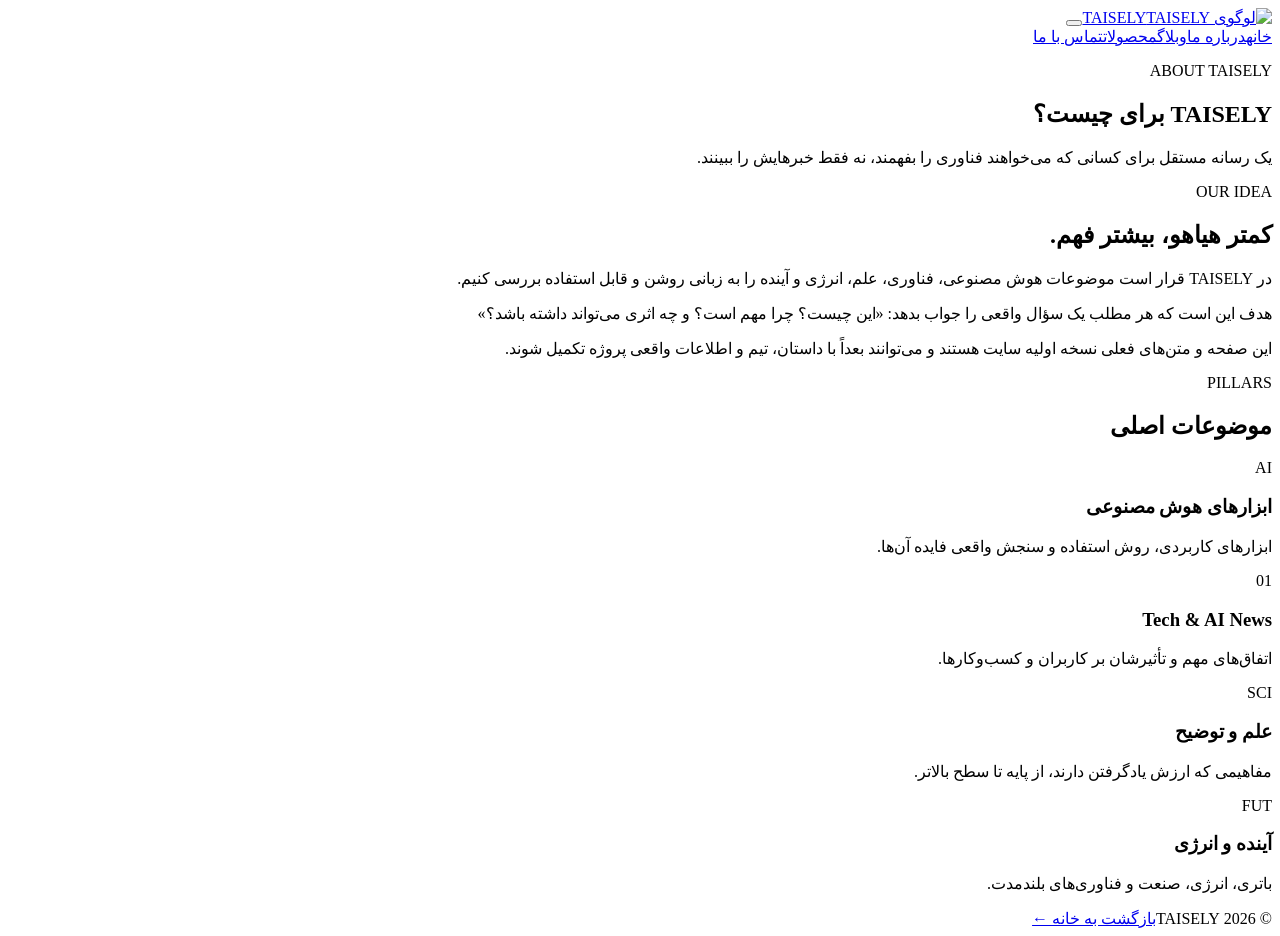
==== about.html @ 81851d4e "Add files via upload" ====
<!doctype html>
<html lang="fa" dir="rtl">
<head><meta charset="utf-8"><meta name="viewport" content="width=device-width, initial-scale=1"><title>درباره ما — TAISELY</title><meta name="description" content="درباره پروژه TAISELY"><link rel="icon" type="image/png" href="assets/logo.png"><link rel="stylesheet" href="assets/styles.css"></head>
<body>
<header class="site-header"><div class="container nav-wrap"><a class="brand" href="index.html"><img src="assets/logo.png" alt="لوگوی TAISELY"><span>TAISELY</span></a><button class="menu-toggle" aria-label="باز کردن منو" aria-expanded="false" aria-controls="main-menu"><span></span><span></span><span></span></button><nav id="main-menu" class="main-nav"><a href="index.html">خانه</a><a class="active" href="about.html">درباره ما</a><a href="blog.html">وبلاگ</a><a href="products.html">محصولات</a><a href="contact.html">تماس با ما</a></nav></div></header>
<main>
<section class="page-hero"><div class="container narrow"><p class="eyebrow">ABOUT TAISELY</p><h1>TAISELY برای چیست؟</h1><p>یک رسانه مستقل برای کسانی که می‌خواهند فناوری را بفهمند، نه فقط خبرهایش را ببینند.</p></div></section>
<section class="section"><div class="container about-grid"><div><p class="eyebrow">OUR IDEA</p><h2>کمتر هیاهو، بیشتر فهم.</h2></div><div class="prose"><p>در TAISELY قرار است موضوعات هوش مصنوعی، فناوری، علم، انرژی و آینده را به زبانی روشن و قابل استفاده بررسی کنیم.</p><p>هدف این است که هر مطلب یک سؤال واقعی را جواب بدهد: «این چیست؟ چرا مهم است؟ و چه اثری می‌تواند داشته باشد؟»</p><p>این صفحه و متن‌های فعلی نسخه اولیه سایت هستند و می‌توانند بعداً با داستان، تیم و اطلاعات واقعی پروژه تکمیل شوند.</p></div></div></section>
<section class="section light-section"><div class="container"><div class="section-head"><div><p class="eyebrow">PILLARS</p><h2>موضوعات اصلی</h2></div></div><div class="feature-grid"><div class="feature-card"><span class="feature-index">AI</span><h3>ابزارهای هوش مصنوعی</h3><p>ابزارهای کاربردی، روش استفاده و سنجش واقعی فایده آن‌ها.</p></div><div class="feature-card"><span class="feature-index">01</span><h3>Tech & AI News</h3><p>اتفاق‌های مهم و تأثیرشان بر کاربران و کسب‌وکارها.</p></div><div class="feature-card"><span class="feature-index">SCI</span><h3>علم و توضیح</h3><p>مفاهیمی که ارزش یادگرفتن دارند، از پایه تا سطح بالاتر.</p></div><div class="feature-card"><span class="feature-index">FUT</span><h3>آینده و انرژی</h3><p>باتری، انرژی، صنعت و فناوری‌های بلندمدت.</p></div></div></div></section>
</main>
<footer class="site-footer"><div class="container footer-bottom standalone"><span>© 2026 TAISELY</span><a href="index.html">بازگشت به خانه ←</a></div></footer><script src="assets/script.js"></script></body></html>
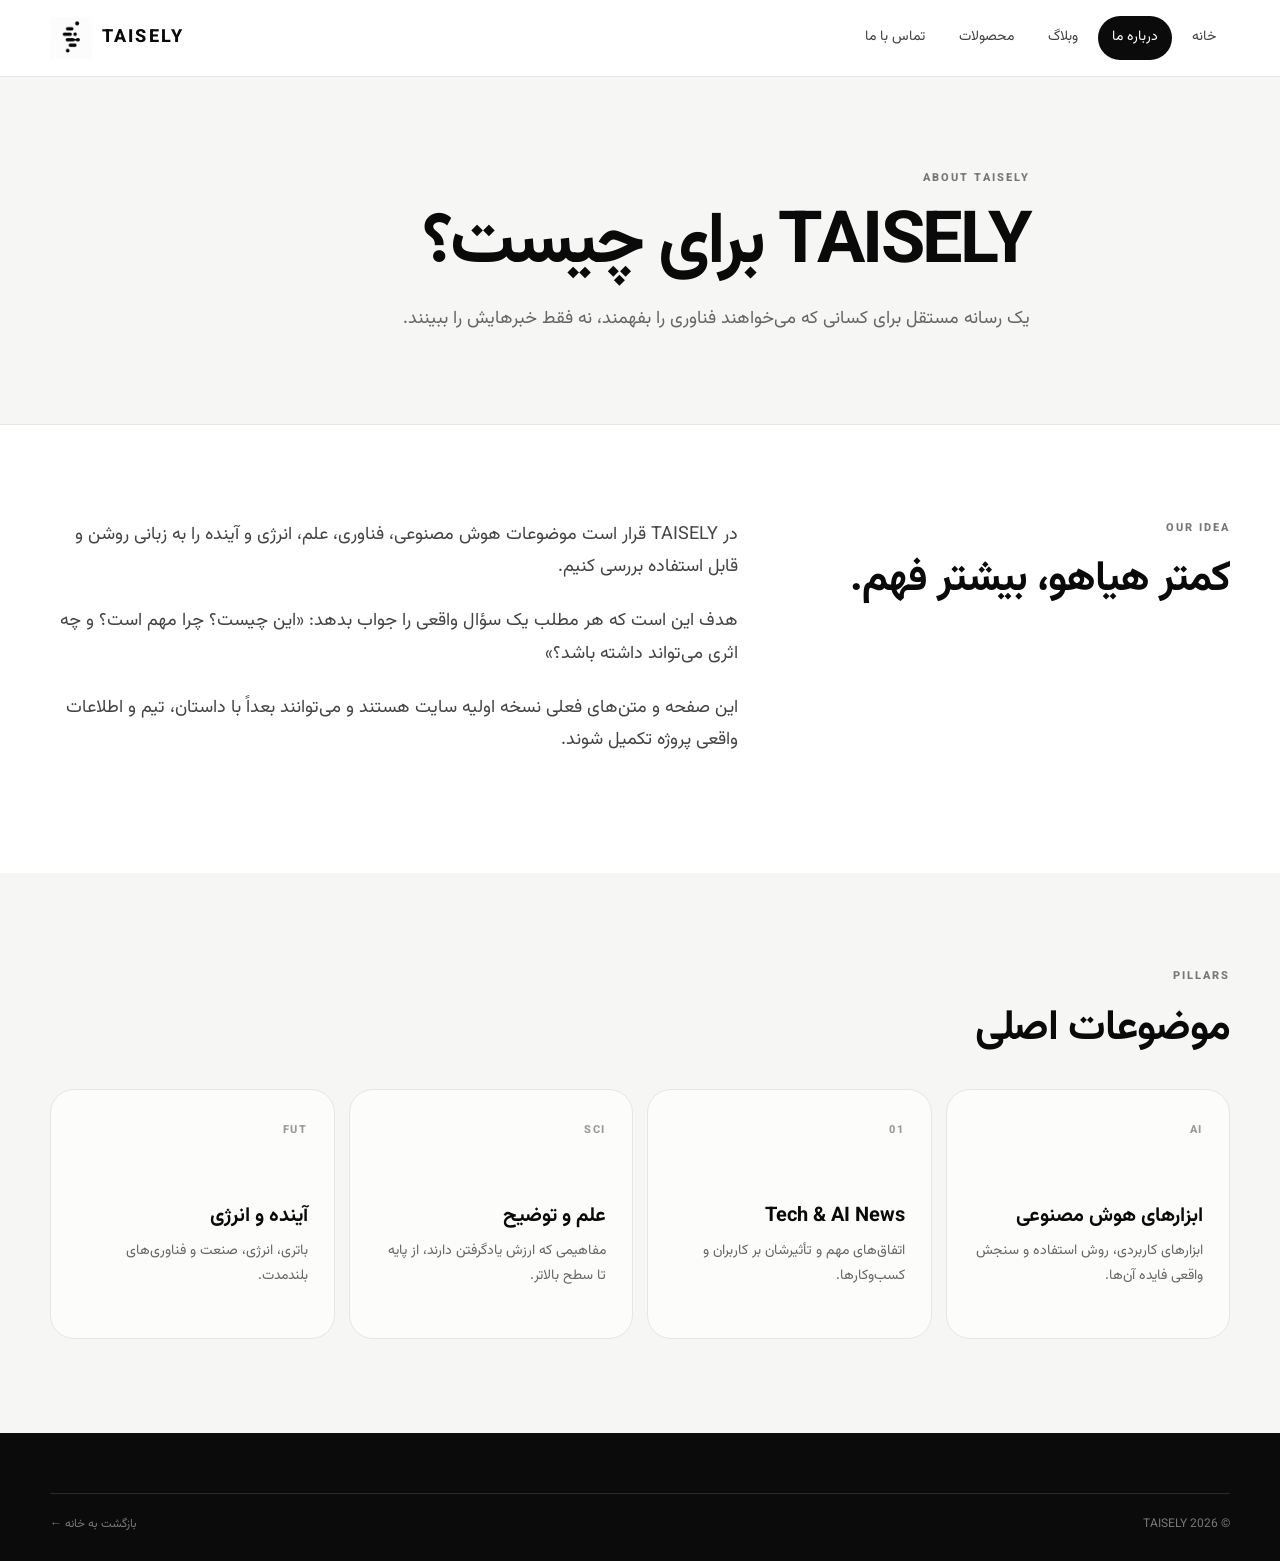
==== commit c29a2471: "about.html" ====
--- a/about.html
+++ b/about.html
@@ -1,11 +1,146 @@
 <!doctype html>
 <html lang="fa" dir="rtl">
-<head><meta charset="utf-8"><meta name="viewport" content="width=device-width, initial-scale=1"><title>درباره ما — TAISELY</title><meta name="description" content="درباره پروژه TAISELY"><link rel="icon" type="image/png" href="assets/logo.png"><link rel="stylesheet" href="assets/styles.css"></head>
+<head>
+  <meta charset="utf-8">
+  <meta name="viewport" content="width=device-width, initial-scale=1">
+  <title>درباره ما — TAISELY</title>
+  <meta name="description" content="درباره پروژه TAISELY">
+  <link rel="icon" type="image/png" href="logo.png">
+  <link rel="stylesheet" href="styles.css">
+</head>
+
 <body>
-<header class="site-header"><div class="container nav-wrap"><a class="brand" href="index.html"><img src="assets/logo.png" alt="لوگوی TAISELY"><span>TAISELY</span></a><button class="menu-toggle" aria-label="باز کردن منو" aria-expanded="false" aria-controls="main-menu"><span></span><span></span><span></span></button><nav id="main-menu" class="main-nav"><a href="index.html">خانه</a><a class="active" href="about.html">درباره ما</a><a href="blog.html">وبلاگ</a><a href="products.html">محصولات</a><a href="contact.html">تماس با ما</a></nav></div></header>
+
+<header class="site-header">
+  <div class="container nav-wrap">
+
+    <a class="brand" href="index.html">
+      <img src="logo.png" alt="لوگوی TAISELY">
+      <span>TAISELY</span>
+    </a>
+
+    <button
+      class="menu-toggle"
+      aria-label="باز کردن منو"
+      aria-expanded="false"
+      aria-controls="main-menu"
+    >
+      <span></span>
+      <span></span>
+      <span></span>
+    </button>
+
+    <nav id="main-menu" class="main-nav">
+      <a href="index.html">خانه</a>
+      <a class="active" href="about.html">درباره ما</a>
+      <a href="blog.html">وبلاگ</a>
+      <a href="products.html">محصولات</a>
+      <a href="contact.html">تماس با ما</a>
+    </nav>
+
+  </div>
+</header>
+
 <main>
-<section class="page-hero"><div class="container narrow"><p class="eyebrow">ABOUT TAISELY</p><h1>TAISELY برای چیست؟</h1><p>یک رسانه مستقل برای کسانی که می‌خواهند فناوری را بفهمند، نه فقط خبرهایش را ببینند.</p></div></section>
-<section class="section"><div class="container about-grid"><div><p class="eyebrow">OUR IDEA</p><h2>کمتر هیاهو، بیشتر فهم.</h2></div><div class="prose"><p>در TAISELY قرار است موضوعات هوش مصنوعی، فناوری، علم، انرژی و آینده را به زبانی روشن و قابل استفاده بررسی کنیم.</p><p>هدف این است که هر مطلب یک سؤال واقعی را جواب بدهد: «این چیست؟ چرا مهم است؟ و چه اثری می‌تواند داشته باشد؟»</p><p>این صفحه و متن‌های فعلی نسخه اولیه سایت هستند و می‌توانند بعداً با داستان، تیم و اطلاعات واقعی پروژه تکمیل شوند.</p></div></div></section>
-<section class="section light-section"><div class="container"><div class="section-head"><div><p class="eyebrow">PILLARS</p><h2>موضوعات اصلی</h2></div></div><div class="feature-grid"><div class="feature-card"><span class="feature-index">AI</span><h3>ابزارهای هوش مصنوعی</h3><p>ابزارهای کاربردی، روش استفاده و سنجش واقعی فایده آن‌ها.</p></div><div class="feature-card"><span class="feature-index">01</span><h3>Tech & AI News</h3><p>اتفاق‌های مهم و تأثیرشان بر کاربران و کسب‌وکارها.</p></div><div class="feature-card"><span class="feature-index">SCI</span><h3>علم و توضیح</h3><p>مفاهیمی که ارزش یادگرفتن دارند، از پایه تا سطح بالاتر.</p></div><div class="feature-card"><span class="feature-index">FUT</span><h3>آینده و انرژی</h3><p>باتری، انرژی، صنعت و فناوری‌های بلندمدت.</p></div></div></div></section>
+
+  <section class="page-hero">
+    <div class="container narrow">
+      <p class="eyebrow">ABOUT TAISELY</p>
+      <h1>TAISELY برای چیست؟</h1>
+      <p>
+        یک رسانه مستقل برای کسانی که می‌خواهند فناوری را بفهمند،
+        نه فقط خبرهایش را ببینند.
+      </p>
+    </div>
+  </section>
+
+  <section class="section">
+    <div class="container about-grid">
+
+      <div>
+        <p class="eyebrow">OUR IDEA</p>
+        <h2>کمتر هیاهو، بیشتر فهم.</h2>
+      </div>
+
+      <div class="prose">
+        <p>
+          در TAISELY قرار است موضوعات هوش مصنوعی، فناوری، علم،
+          انرژی و آینده را به زبانی روشن و قابل استفاده بررسی کنیم.
+        </p>
+
+        <p>
+          هدف این است که هر مطلب یک سؤال واقعی را جواب بدهد:
+          «این چیست؟ چرا مهم است؟ و چه اثری می‌تواند داشته باشد؟»
+        </p>
+
+        <p>
+          این صفحه و متن‌های فعلی نسخه اولیه سایت هستند و می‌توانند
+          بعداً با داستان، تیم و اطلاعات واقعی پروژه تکمیل شوند.
+        </p>
+      </div>
+
+    </div>
+  </section>
+
+  <section class="section light-section">
+    <div class="container">
+
+      <div class="section-head">
+        <div>
+          <p class="eyebrow">PILLARS</p>
+          <h2>موضوعات اصلی</h2>
+        </div>
+      </div>
+
+      <div class="feature-grid">
+
+        <div class="feature-card">
+          <span class="feature-index">AI</span>
+          <h3>ابزارهای هوش مصنوعی</h3>
+          <p>
+            ابزارهای کاربردی، روش استفاده و سنجش واقعی فایده آن‌ها.
+          </p>
+        </div>
+
+        <div class="feature-card">
+          <span class="feature-index">01</span>
+          <h3>Tech & AI News</h3>
+          <p>
+            اتفاق‌های مهم و تأثیرشان بر کاربران و کسب‌وکارها.
+          </p>
+        </div>
+
+        <div class="feature-card">
+          <span class="feature-index">SCI</span>
+          <h3>علم و توضیح</h3>
+          <p>
+            مفاهیمی که ارزش یادگرفتن دارند، از پایه تا سطح بالاتر.
+          </p>
+        </div>
+
+        <div class="feature-card">
+          <span class="feature-index">FUT</span>
+          <h3>آینده و انرژی</h3>
+          <p>
+            باتری، انرژی، صنعت و فناوری‌های بلندمدت.
+          </p>
+        </div>
+
+      </div>
+
+    </div>
+  </section>
+
 </main>
-<footer class="site-footer"><div class="container footer-bottom standalone"><span>© 2026 TAISELY</span><a href="index.html">بازگشت به خانه ←</a></div></footer><script src="assets/script.js"></script></body></html>
+
+<footer class="site-footer">
+  <div class="container footer-bottom standalone">
+    <span>© 2026 TAISELY</span>
+    <a href="index.html">بازگشت به خانه ←</a>
+  </div>
+</footer>
+
+<script src="script.js"></script>
+
+</body>
+      </html>
--- a/styles.css
+++ b/styles.css
@@ -0,0 +1,5 @@
+@import url('https://fonts.googleapis.com/css2?family=Vazirmatn:wght@400;500;600;700;800&display=swap');
+:root{--bg:#fff;--ink:#0a0a0a;--muted:#6f6f6f;--line:#e6e6e6;--soft:#f6f6f4;--radius:24px;--max:1180px}
+*{box-sizing:border-box}html{scroll-behavior:smooth}body{margin:0;background:var(--bg);color:var(--ink);font-family:'Vazirmatn',Tahoma,sans-serif;line-height:1.8}a{color:inherit;text-decoration:none}button,input,textarea{font:inherit}.container{width:min(var(--max),calc(100% - 40px));margin-inline:auto}.narrow{max-width:780px;margin-inline:auto}.site-header{position:sticky;top:0;z-index:20;background:rgba(255,255,255,.94);backdrop-filter:blur(12px);border-bottom:1px solid var(--line)}.nav-wrap{min-height:76px;display:flex;align-items:center;justify-content:space-between;gap:24px;direction:ltr}.brand{display:flex;align-items:center;gap:10px;font-weight:800;letter-spacing:.12em;font-size:18px}.brand img{width:42px;height:42px;object-fit:contain}.main-nav{display:flex;align-items:center;gap:6px;direction:rtl}.main-nav a{padding:9px 14px;border-radius:999px;font-size:14px;color:#404040;transition:.2s}.main-nav a:hover,.main-nav a.active{background:#0b0b0b;color:#fff}.menu-toggle{display:none;border:0;background:transparent;width:46px;height:46px;padding:10px;cursor:pointer}.menu-toggle span{display:block;height:2px;background:#111;margin:6px 0;border-radius:10px}.hero{padding:96px 0 110px;overflow:hidden;background:linear-gradient(180deg,#fff 0%,#fafafa 100%)}.hero-grid{display:grid;grid-template-columns:1.35fr .8fr;gap:70px;align-items:center;direction:ltr}.hero-copy{direction:rtl}.eyebrow{font-size:11px;letter-spacing:.18em;font-weight:800;margin:0 0 18px;color:#777}.hero h1{font-size:clamp(48px,7vw,88px);line-height:1.05;letter-spacing:-.04em;margin:0}.hero h1 span{position:relative}.hero h1 span:after{content:"";position:absolute;left:0;right:0;bottom:-7px;height:5px;background:#111}.hero-text{font-size:18px;color:#555;max-width:650px;margin:28px 0 34px}.hero-actions{display:flex;gap:12px;flex-wrap:wrap}.btn{display:inline-flex;align-items:center;justify-content:center;border:1px solid #111;border-radius:999px;padding:11px 20px;min-height:48px;font-size:14px;font-weight:700;cursor:pointer;transition:transform .2s,background .2s}.btn:hover{transform:translateY(-2px)}.btn-primary{background:#111;color:#fff}.btn-ghost{background:#fff;color:#111}.btn-light{background:#fff;border-color:#fff;color:#111}.hero-card{direction:rtl;background:#111;color:#fff;border-radius:32px;padding:28px;box-shadow:20px 20px 0 #ededeb;min-height:390px;display:flex;flex-direction:column;justify-content:space-between}.hero-card-top{display:flex;gap:10px;align-items:center;font-size:11px;letter-spacing:.12em}.dot{width:8px;height:8px;border-radius:50%;background:#fff;display:inline-block}.muted{opacity:.55}.hero-stat{border-top:1px solid rgba(255,255,255,.2);padding-top:18px;display:flex;align-items:end;justify-content:space-between;gap:10px}.hero-stat strong{font-size:32px;letter-spacing:.04em}.hero-stat span{opacity:.65;font-size:13px}.section{padding:94px 0}.light-section{background:var(--soft)}.section-head{display:flex;align-items:end;justify-content:space-between;gap:24px;margin-bottom:36px}.section h2{font-size:clamp(28px,4vw,42px);line-height:1.15;margin:0;letter-spacing:-.025em}.text-link{font-weight:700;font-size:13px;white-space:nowrap}.feature-grid{display:grid;grid-template-columns:repeat(4,1fr);gap:14px}.feature-card{background:#fff;border:1px solid var(--line);padding:26px;border-radius:var(--radius);min-height:250px;transition:.25s}.light-section .feature-card{background:rgba(255,255,255,.7)}.feature-card:hover{transform:translateY(-5px);border-color:#111}.feature-index{font-size:11px;letter-spacing:.14em;font-weight:800;color:#999}.feature-card h3{font-size:20px;margin:58px 0 10px;line-height:1.3}.feature-card p{margin:0;color:#666;font-size:14px}.article-grid{display:grid;grid-template-columns:1.2fr 1fr 1fr;gap:14px}.article-card{border-top:2px solid #111;padding:24px 0 0;min-height:300px}.featured-article{background:#111;color:#fff;border-top:0;border-radius:var(--radius);padding:28px;margin-top:-1px}.article-meta{display:flex;gap:10px;align-items:center;color:#777;font-size:11px;font-weight:800;letter-spacing:.12em}.featured-article .article-meta{color:#aaa}.article-card h3{font-size:25px;line-height:1.25;margin:38px 0 14px}.article-card p{font-size:14px;color:#666;margin:0 0 24px}.featured-article p{color:#c9c9c9}.article-link{font-size:13px;font-weight:800}.dark-section{background:#111;color:#fff}.cta-grid{display:flex;align-items:center;justify-content:space-between;gap:30px}.cta-grid h2{max-width:700px}.site-footer{background:#0b0b0b;color:#fff;padding:60px 0 25px}.footer-grid{display:grid;grid-template-columns:2fr 1fr 1fr;gap:40px}.footer-brand{font-size:24px;font-weight:800;letter-spacing:.15em}.footer-grid p{color:#999;max-width:380px}.footer-grid h4{margin:0 0 14px}.footer-grid a{display:block;color:#aaa;margin:5px 0;font-size:14px}.footer-bottom{display:flex;justify-content:space-between;gap:20px;border-top:1px solid rgba(255,255,255,.12);margin-top:40px;padding-top:20px;color:#777;font-size:12px}.standalone{margin-top:0}.page-hero{padding:92px 0 70px;background:var(--soft);border-bottom:1px solid var(--line)}.page-hero h1{font-size:clamp(44px,6vw,72px);line-height:1.06;margin:0 0 20px;letter-spacing:-.04em}.page-hero p:not(.eyebrow){font-size:18px;color:#666;max-width:700px}.about-grid{display:grid;grid-template-columns:.75fr 1.25fr;gap:80px}.prose{font-size:18px;color:#444}.prose p{margin-top:0;margin-bottom:22px}.blog-list{border-top:1px solid var(--line)}.tag-row{display:flex;gap:8px;flex-wrap:wrap;margin-bottom:36px}.tag{border:1px solid var(--line);border-radius:999px;padding:7px 13px;font-size:12px}.active-tag,.tag:hover{background:#111;color:#fff;border-color:#111}.blog-row{display:grid;grid-template-columns:90px 1fr;gap:26px;padding:42px 0;border-bottom:1px solid var(--line)}.blog-num{font-size:12px;font-weight:800;color:#999}.blog-row h2{font-size:30px;line-height:1.25;margin:18px 0 12px}.blog-row p{max-width:800px;color:#666;margin:0 0 18px}.product-grid{display:grid;grid-template-columns:repeat(3,1fr);gap:16px}.product-card{border:1px solid var(--line);border-radius:var(--radius);padding:30px;min-height:360px;display:flex;flex-direction:column;align-items:flex-start}.product-icon{width:58px;height:58px;border-radius:18px;background:#111;color:#fff;display:grid;place-items:center;font-weight:800;margin-bottom:auto}.product-card h2{font-size:24px;line-height:1.25}.product-card p:not(.eyebrow){color:#666}.product-card .btn{margin-top:10px}.contact-grid{display:grid;grid-template-columns:repeat(3,1fr);gap:16px}.contact-card{border:1px solid var(--line);padding:28px;border-radius:var(--radius);min-height:260px}.contact-card h2{font-size:23px;margin:40px 0 8px}.contact-card p{color:#666;min-height:65px}.contact-card .btn{margin-top:10px}.toast{position:fixed;left:20px;bottom:20px;z-index:50;background:#111;color:#fff;padding:12px 16px;border-radius:12px;font-size:13px;box-shadow:0 8px 30px rgba(0,0,0,.2)}
+@media (max-width:900px){.hero-grid,.about-grid{grid-template-columns:1fr}.hero-grid{gap:45px}.feature-grid{grid-template-columns:repeat(2,1fr)}.article-grid{grid-template-columns:1fr}.product-grid,.contact-grid{grid-template-columns:1fr 1fr}.hero-card{min-height:320px}.section{padding:70px 0}}
+@media (max-width:650px){.container{width:min(var(--max),calc(100% - 28px))}.site-header{position:sticky}.nav-wrap{min-height:68px}.menu-toggle{display:block}.main-nav{position:absolute;top:68px;right:14px;left:14px;display:none;flex-direction:column;align-items:stretch;background:#fff;border:1px solid var(--line);border-radius:20px;padding:8px;box-shadow:0 18px 50px rgba(0,0,0,.1)}.main-nav.open{display:flex}.main-nav a{border-radius:12px}.brand img{width:38px;height:38px}.hero{padding:64px 0 75px}.hero h1{font-size:52px}.hero-text{font-size:16px}.section-head,.cta-grid{display:block}.text-link{display:inline-block;margin-top:16px}.feature-grid{grid-template-columns:1fr}.article-card{min-height:0}.featured-article{padding:24px}.product-grid,.contact-grid{grid-template-columns:1fr}.page-hero{padding:65px 0 50px}.page-hero h1{font-size:48px}.blog-row{grid-template-columns:1fr;gap:10px}.footer-grid{grid-template-columns:1fr 1fr}.footer-grid>div:first-child{grid-column:1/-1}.footer-bottom{flex-direction:column}.hero-actions .btn{flex:1}}
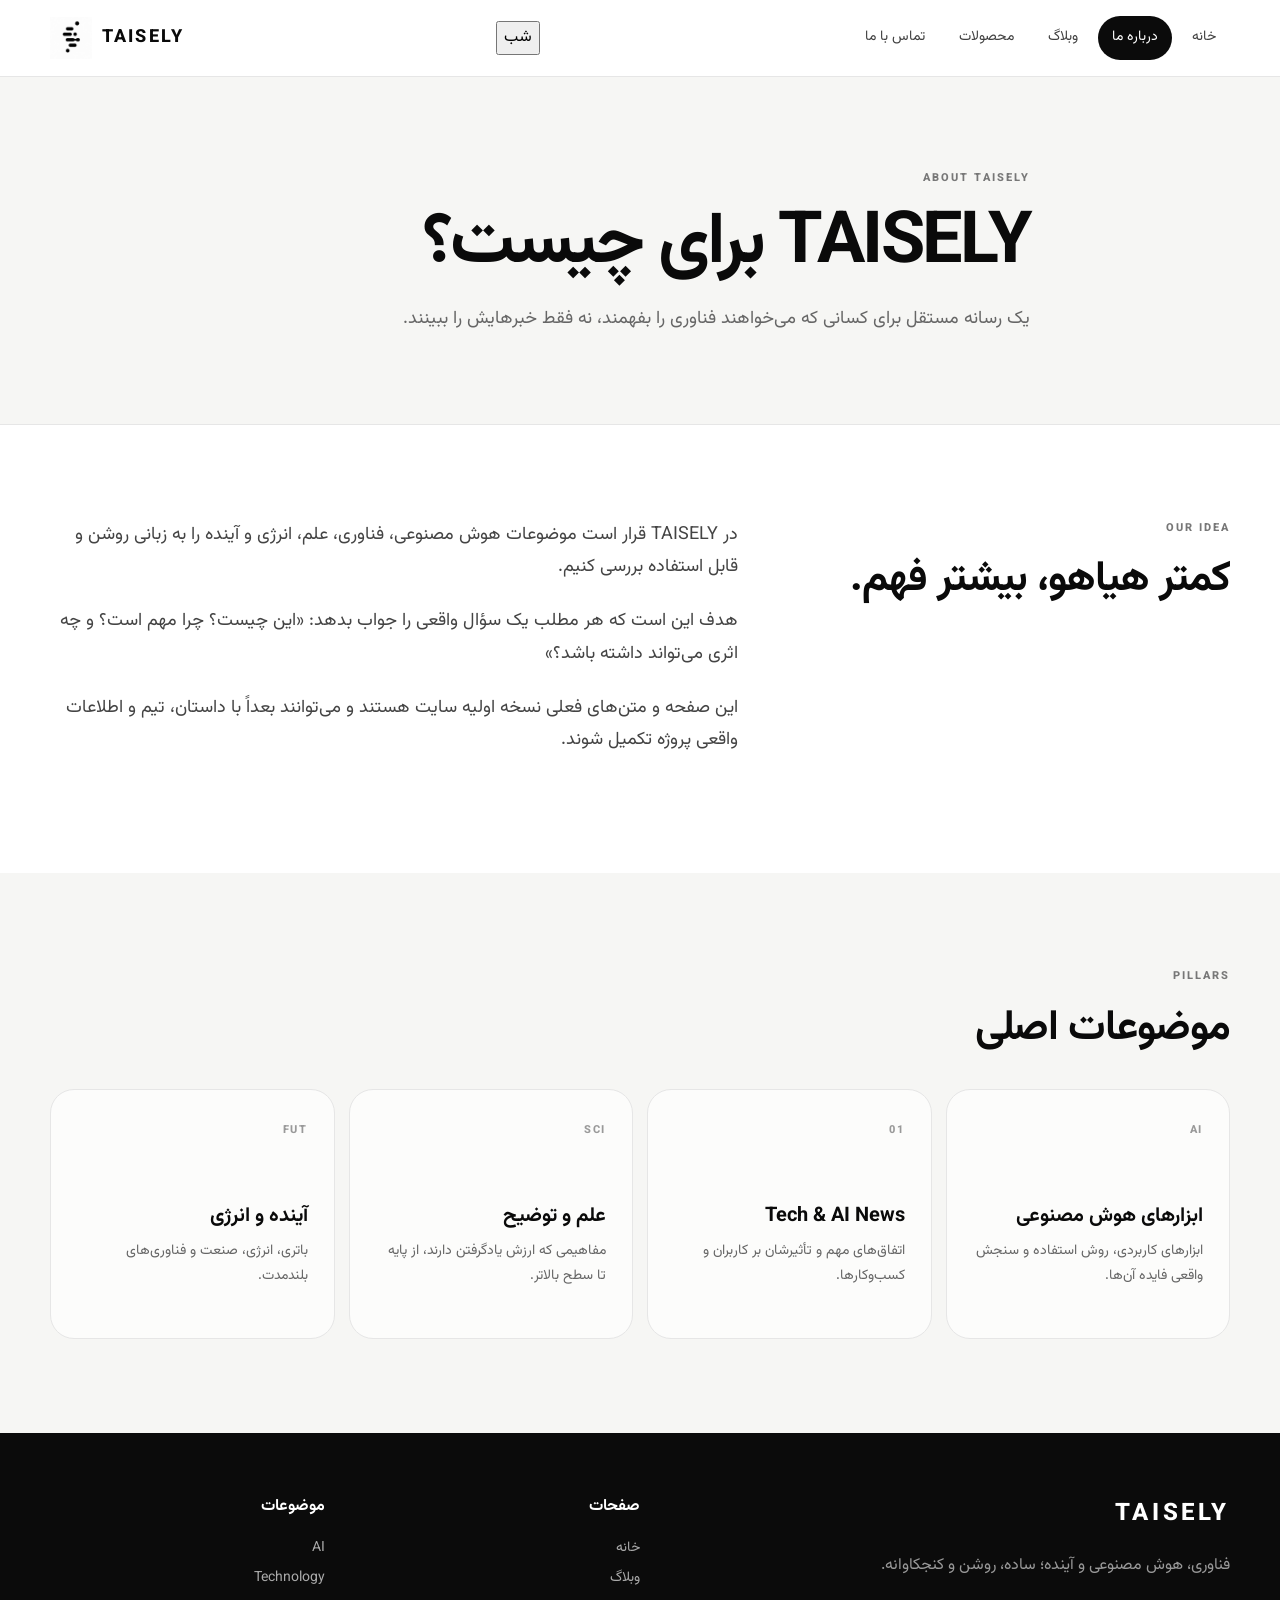
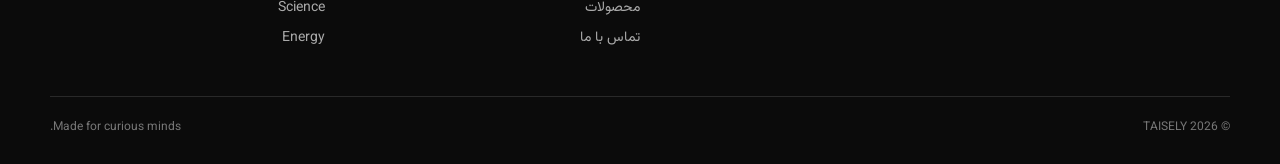
==== commit 876fe57f: "Update about.html" ====
--- a/about.html
+++ b/about.html
@@ -19,18 +19,31 @@
       <span>TAISELY</span>
     </a>
 
-    <button
-      class="menu-toggle"
-      aria-label="باز کردن منو"
-      aria-expanded="false"
-      aria-controls="main-menu"
-    >
-      <span></span>
-      <span></span>
-      <span></span>
-    </button>
+    <div class="header-actions">
 
-    <nav id="main-menu" class="main-nav">
+      <button
+        class="theme-toggle"
+        type="button"
+        aria-label="تغییر حالت نمایش"
+        title="حالت شب"
+      >
+        شب
+      </button>
+
+      <button
+        class="menu-toggle"
+        aria-label="باز کردن منو"
+        aria-expanded="false"
+        aria-controls="main-menu"
+      >
+        <span></span>
+        <span></span>
+        <span></span>
+      </button>
+
+    </div>
+
+    <nav id="main-menu" class="main-nav" aria-label="منوی اصلی">
       <a href="index.html">خانه</a>
       <a class="active" href="about.html">درباره ما</a>
       <a href="blog.html">وبلاگ</a>
@@ -45,12 +58,16 @@
 
   <section class="page-hero">
     <div class="container narrow">
+
       <p class="eyebrow">ABOUT TAISELY</p>
+
       <h1>TAISELY برای چیست؟</h1>
+
       <p>
         یک رسانه مستقل برای کسانی که می‌خواهند فناوری را بفهمند،
         نه فقط خبرهایش را ببینند.
       </p>
+
     </div>
   </section>
 
@@ -63,6 +80,7 @@
       </div>
 
       <div class="prose">
+
         <p>
           در TAISELY قرار است موضوعات هوش مصنوعی، فناوری، علم،
           انرژی و آینده را به زبانی روشن و قابل استفاده بررسی کنیم.
@@ -77,6 +95,7 @@
           این صفحه و متن‌های فعلی نسخه اولیه سایت هستند و می‌توانند
           بعداً با داستان، تیم و اطلاعات واقعی پروژه تکمیل شوند.
         </p>
+
       </div>
 
     </div>
@@ -134,13 +153,42 @@
 </main>
 
 <footer class="site-footer">
-  <div class="container footer-bottom standalone">
+
+  <div class="container footer-grid">
+
+    <div>
+      <div class="footer-brand">TAISELY</div>
+      <p>
+        فناوری، هوش مصنوعی و آینده؛ ساده، روشن و کنجکاوانه.
+      </p>
+    </div>
+
+    <div>
+      <h4>صفحات</h4>
+      <a href="index.html">خانه</a>
+      <a href="blog.html">وبلاگ</a>
+      <a href="products.html">محصولات</a>
+      <a href="contact.html">تماس با ما</a>
+    </div>
+
+    <div>
+      <h4>موضوعات</h4>
+      <a href="blog.html?category=AI">AI</a>
+      <a href="blog.html?category=TECH">Technology</a>
+      <a href="blog.html?category=SCIENCE">Science</a>
+      <a href="blog.html?category=ENERGY">Energy</a>
+    </div>
+
+  </div>
+
+  <div class="container footer-bottom">
     <span>© 2026 TAISELY</span>
-    <a href="index.html">بازگشت به خانه ←</a>
+    <span>Made for curious minds.</span>
   </div>
+
 </footer>
 
 <script src="script.js"></script>
 
 </body>
-      </html>
+  </html>
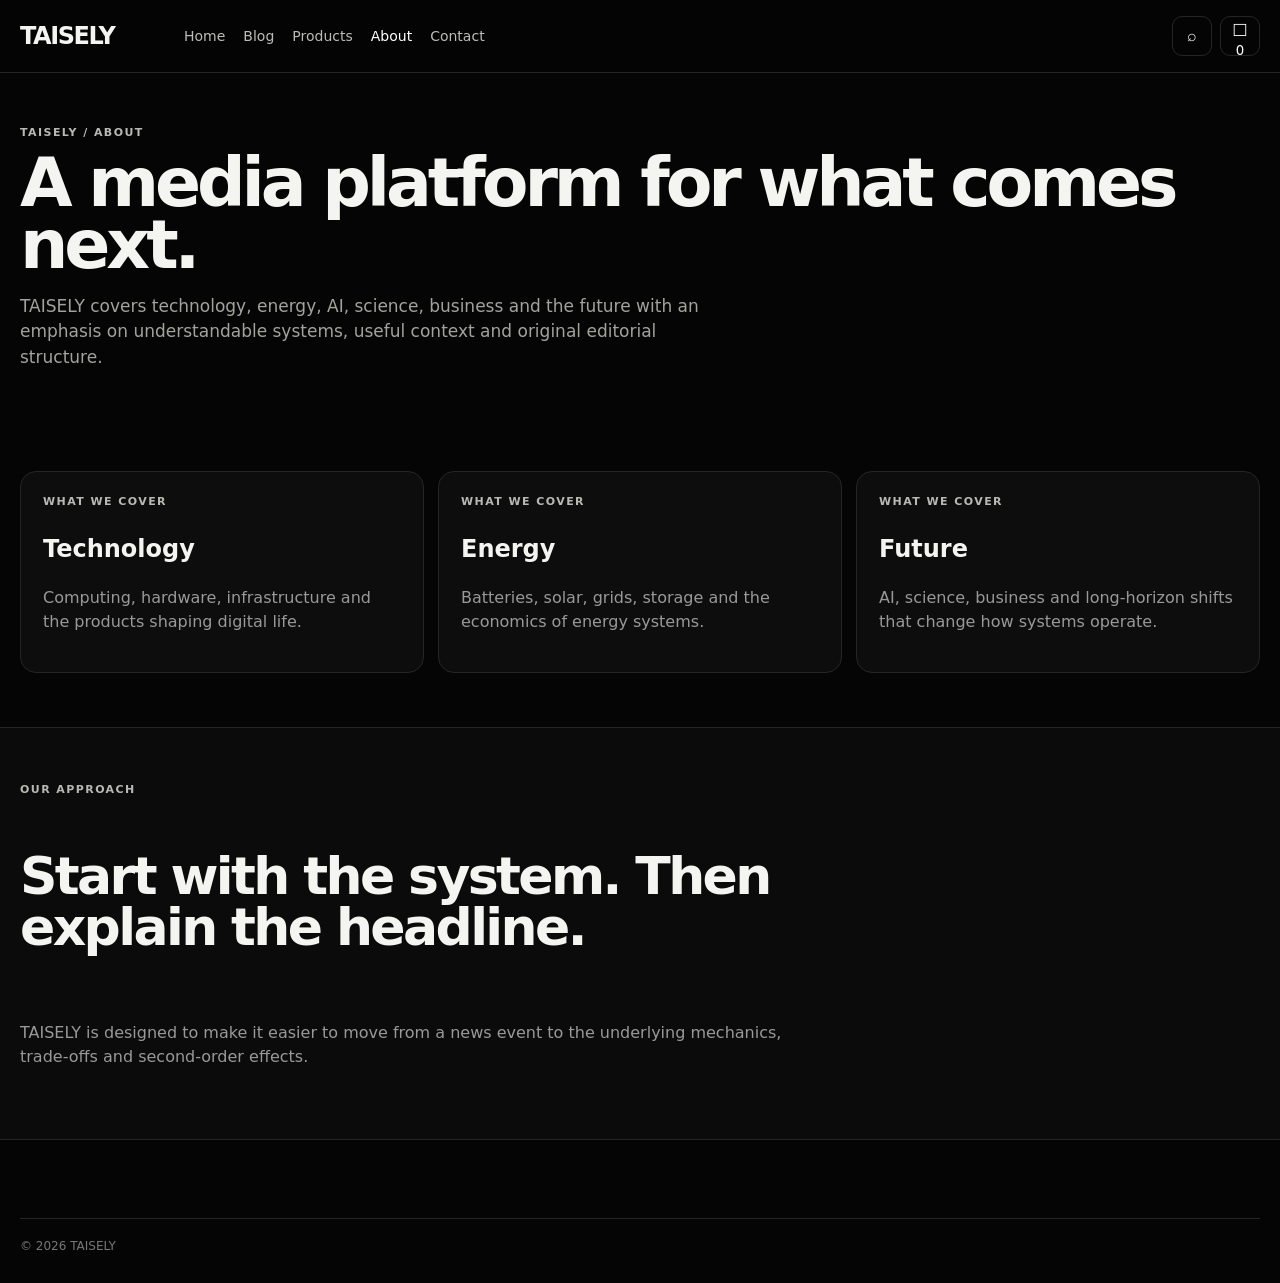
==== commit 50f1efc6: "Add files via upload" ====
--- a/about.html
+++ b/about.html
@@ -1,194 +1 @@
-<!doctype html>
-<html lang="fa" dir="rtl">
-<head>
-  <meta charset="utf-8">
-  <meta name="viewport" content="width=device-width, initial-scale=1">
-  <title>درباره ما — TAISELY</title>
-  <meta name="description" content="درباره پروژه TAISELY">
-  <link rel="icon" type="image/png" href="logo.png">
-  <link rel="stylesheet" href="styles.css">
-</head>
-
-<body>
-
-<header class="site-header">
-  <div class="container nav-wrap">
-
-    <a class="brand" href="index.html">
-      <img src="logo.png" alt="لوگوی TAISELY">
-      <span>TAISELY</span>
-    </a>
-
-    <div class="header-actions">
-
-      <button
-        class="theme-toggle"
-        type="button"
-        aria-label="تغییر حالت نمایش"
-        title="حالت شب"
-      >
-        شب
-      </button>
-
-      <button
-        class="menu-toggle"
-        aria-label="باز کردن منو"
-        aria-expanded="false"
-        aria-controls="main-menu"
-      >
-        <span></span>
-        <span></span>
-        <span></span>
-      </button>
-
-    </div>
-
-    <nav id="main-menu" class="main-nav" aria-label="منوی اصلی">
-      <a href="index.html">خانه</a>
-      <a class="active" href="about.html">درباره ما</a>
-      <a href="blog.html">وبلاگ</a>
-      <a href="products.html">محصولات</a>
-      <a href="contact.html">تماس با ما</a>
-    </nav>
-
-  </div>
-</header>
-
-<main>
-
-  <section class="page-hero">
-    <div class="container narrow">
-
-      <p class="eyebrow">ABOUT TAISELY</p>
-
-      <h1>TAISELY برای چیست؟</h1>
-
-      <p>
-        یک رسانه مستقل برای کسانی که می‌خواهند فناوری را بفهمند،
-        نه فقط خبرهایش را ببینند.
-      </p>
-
-    </div>
-  </section>
-
-  <section class="section">
-    <div class="container about-grid">
-
-      <div>
-        <p class="eyebrow">OUR IDEA</p>
-        <h2>کمتر هیاهو، بیشتر فهم.</h2>
-      </div>
-
-      <div class="prose">
-
-        <p>
-          در TAISELY قرار است موضوعات هوش مصنوعی، فناوری، علم،
-          انرژی و آینده را به زبانی روشن و قابل استفاده بررسی کنیم.
-        </p>
-
-        <p>
-          هدف این است که هر مطلب یک سؤال واقعی را جواب بدهد:
-          «این چیست؟ چرا مهم است؟ و چه اثری می‌تواند داشته باشد؟»
-        </p>
-
-        <p>
-          این صفحه و متن‌های فعلی نسخه اولیه سایت هستند و می‌توانند
-          بعداً با داستان، تیم و اطلاعات واقعی پروژه تکمیل شوند.
-        </p>
-
-      </div>
-
-    </div>
-  </section>
-
-  <section class="section light-section">
-    <div class="container">
-
-      <div class="section-head">
-        <div>
-          <p class="eyebrow">PILLARS</p>
-          <h2>موضوعات اصلی</h2>
-        </div>
-      </div>
-
-      <div class="feature-grid">
-
-        <div class="feature-card">
-          <span class="feature-index">AI</span>
-          <h3>ابزارهای هوش مصنوعی</h3>
-          <p>
-            ابزارهای کاربردی، روش استفاده و سنجش واقعی فایده آن‌ها.
-          </p>
-        </div>
-
-        <div class="feature-card">
-          <span class="feature-index">01</span>
-          <h3>Tech & AI News</h3>
-          <p>
-            اتفاق‌های مهم و تأثیرشان بر کاربران و کسب‌وکارها.
-          </p>
-        </div>
-
-        <div class="feature-card">
-          <span class="feature-index">SCI</span>
-          <h3>علم و توضیح</h3>
-          <p>
-            مفاهیمی که ارزش یادگرفتن دارند، از پایه تا سطح بالاتر.
-          </p>
-        </div>
-
-        <div class="feature-card">
-          <span class="feature-index">FUT</span>
-          <h3>آینده و انرژی</h3>
-          <p>
-            باتری، انرژی، صنعت و فناوری‌های بلندمدت.
-          </p>
-        </div>
-
-      </div>
-
-    </div>
-  </section>
-
-</main>
-
-<footer class="site-footer">
-
-  <div class="container footer-grid">
-
-    <div>
-      <div class="footer-brand">TAISELY</div>
-      <p>
-        فناوری، هوش مصنوعی و آینده؛ ساده، روشن و کنجکاوانه.
-      </p>
-    </div>
-
-    <div>
-      <h4>صفحات</h4>
-      <a href="index.html">خانه</a>
-      <a href="blog.html">وبلاگ</a>
-      <a href="products.html">محصولات</a>
-      <a href="contact.html">تماس با ما</a>
-    </div>
-
-    <div>
-      <h4>موضوعات</h4>
-      <a href="blog.html?category=AI">AI</a>
-      <a href="blog.html?category=TECH">Technology</a>
-      <a href="blog.html?category=SCIENCE">Science</a>
-      <a href="blog.html?category=ENERGY">Energy</a>
-    </div>
-
-  </div>
-
-  <div class="container footer-bottom">
-    <span>© 2026 TAISELY</span>
-    <span>Made for curious minds.</span>
-  </div>
-
-</footer>
-
-<script src="script.js"></script>
-
-</body>
-  </html>
+<!doctype html><html lang="en"><head><meta charset="utf-8"><meta name="viewport" content="width=device-width,initial-scale=1"><title>About — TAISELY</title><link rel="stylesheet" href="styles.css"></head><body><header class="site-header"><div class="container header-inner"><a class="brand" href="index.html"><img src="assets/logo.png" alt="TAISELY" onerror="this.style.display='none';this.nextElementSibling.style.display='block'"><span class="brand-fallback" style="display:none">TAISELY</span></a><nav class="nav"><a href="index.html">Home</a><a href="blog.html">Blog</a><a href="products.html">Products</a><a class="active" href="about.html">About</a><a href="contact.html">Contact</a></nav><div class="header-actions"><a class="iconbtn" href="search.html">⌕</a><a class="iconbtn" href="cart.html">□<sup data-cart-count>0</sup></a><button class="iconbtn mobile-menu" data-menu-toggle>☰</button></div></div></header><main><section class="page-hero"><div class="container"><div class="kicker">TAISELY / ABOUT</div><h1>A media platform for what comes next.</h1><p>TAISELY covers technology, energy, AI, science, business and the future with an emphasis on understandable systems, useful context and original editorial structure.</p></div></section><section class="section"><div class="container"><div class="grid-3"><div class="panel"><div class="kicker">What we cover</div><h2>Technology</h2><p class="muted">Computing, hardware, infrastructure and the products shaping digital life.</p></div><div class="panel"><div class="kicker">What we cover</div><h2>Energy</h2><p class="muted">Batteries, solar, grids, storage and the economics of energy systems.</p></div><div class="panel"><div class="kicker">What we cover</div><h2>Future</h2><p class="muted">AI, science, business and long-horizon shifts that change how systems operate.</p></div></div></div></section><section class="section dark-band"><div class="container"><div class="feature-copy" style="padding:0;max-width:780px"><div class="kicker">Our approach</div><h3 style="font-size:52px;line-height:.98;letter-spacing:-.05em">Start with the system. Then explain the headline.</h3><p class="muted">TAISELY is designed to make it easier to move from a news event to the underlying mechanics, trade-offs and second-order effects.</p></div></div></section></main><footer class="site-footer"><div class="container"><div class="copyright">© 2026 TAISELY</div></div></footer><div id="toast" class="toast"></div><script src="data.js"></script><script src="app.js"></script></body></html>
--- a/styles.css
+++ b/styles.css
@@ -1,5 +1,5 @@
-@import url('https://fonts.googleapis.com/css2?family=Vazirmatn:wght@400;500;600;700;800&display=swap');
-:root{--bg:#fff;--ink:#0a0a0a;--muted:#6f6f6f;--line:#e6e6e6;--soft:#f6f6f4;--radius:24px;--max:1180px}
-*{box-sizing:border-box}html{scroll-behavior:smooth}body{margin:0;background:var(--bg);color:var(--ink);font-family:'Vazirmatn',Tahoma,sans-serif;line-height:1.8}a{color:inherit;text-decoration:none}button,input,textarea{font:inherit}.container{width:min(var(--max),calc(100% - 40px));margin-inline:auto}.narrow{max-width:780px;margin-inline:auto}.site-header{position:sticky;top:0;z-index:20;background:rgba(255,255,255,.94);backdrop-filter:blur(12px);border-bottom:1px solid var(--line)}.nav-wrap{min-height:76px;display:flex;align-items:center;justify-content:space-between;gap:24px;direction:ltr}.brand{display:flex;align-items:center;gap:10px;font-weight:800;letter-spacing:.12em;font-size:18px}.brand img{width:42px;height:42px;object-fit:contain}.main-nav{display:flex;align-items:center;gap:6px;direction:rtl}.main-nav a{padding:9px 14px;border-radius:999px;font-size:14px;color:#404040;transition:.2s}.main-nav a:hover,.main-nav a.active{background:#0b0b0b;color:#fff}.menu-toggle{display:none;border:0;background:transparent;width:46px;height:46px;padding:10px;cursor:pointer}.menu-toggle span{display:block;height:2px;background:#111;margin:6px 0;border-radius:10px}.hero{padding:96px 0 110px;overflow:hidden;background:linear-gradient(180deg,#fff 0%,#fafafa 100%)}.hero-grid{display:grid;grid-template-columns:1.35fr .8fr;gap:70px;align-items:center;direction:ltr}.hero-copy{direction:rtl}.eyebrow{font-size:11px;letter-spacing:.18em;font-weight:800;margin:0 0 18px;color:#777}.hero h1{font-size:clamp(48px,7vw,88px);line-height:1.05;letter-spacing:-.04em;margin:0}.hero h1 span{position:relative}.hero h1 span:after{content:"";position:absolute;left:0;right:0;bottom:-7px;height:5px;background:#111}.hero-text{font-size:18px;color:#555;max-width:650px;margin:28px 0 34px}.hero-actions{display:flex;gap:12px;flex-wrap:wrap}.btn{display:inline-flex;align-items:center;justify-content:center;border:1px solid #111;border-radius:999px;padding:11px 20px;min-height:48px;font-size:14px;font-weight:700;cursor:pointer;transition:transform .2s,background .2s}.btn:hover{transform:translateY(-2px)}.btn-primary{background:#111;color:#fff}.btn-ghost{background:#fff;color:#111}.btn-light{background:#fff;border-color:#fff;color:#111}.hero-card{direction:rtl;background:#111;color:#fff;border-radius:32px;padding:28px;box-shadow:20px 20px 0 #ededeb;min-height:390px;display:flex;flex-direction:column;justify-content:space-between}.hero-card-top{display:flex;gap:10px;align-items:center;font-size:11px;letter-spacing:.12em}.dot{width:8px;height:8px;border-radius:50%;background:#fff;display:inline-block}.muted{opacity:.55}.hero-stat{border-top:1px solid rgba(255,255,255,.2);padding-top:18px;display:flex;align-items:end;justify-content:space-between;gap:10px}.hero-stat strong{font-size:32px;letter-spacing:.04em}.hero-stat span{opacity:.65;font-size:13px}.section{padding:94px 0}.light-section{background:var(--soft)}.section-head{display:flex;align-items:end;justify-content:space-between;gap:24px;margin-bottom:36px}.section h2{font-size:clamp(28px,4vw,42px);line-height:1.15;margin:0;letter-spacing:-.025em}.text-link{font-weight:700;font-size:13px;white-space:nowrap}.feature-grid{display:grid;grid-template-columns:repeat(4,1fr);gap:14px}.feature-card{background:#fff;border:1px solid var(--line);padding:26px;border-radius:var(--radius);min-height:250px;transition:.25s}.light-section .feature-card{background:rgba(255,255,255,.7)}.feature-card:hover{transform:translateY(-5px);border-color:#111}.feature-index{font-size:11px;letter-spacing:.14em;font-weight:800;color:#999}.feature-card h3{font-size:20px;margin:58px 0 10px;line-height:1.3}.feature-card p{margin:0;color:#666;font-size:14px}.article-grid{display:grid;grid-template-columns:1.2fr 1fr 1fr;gap:14px}.article-card{border-top:2px solid #111;padding:24px 0 0;min-height:300px}.featured-article{background:#111;color:#fff;border-top:0;border-radius:var(--radius);padding:28px;margin-top:-1px}.article-meta{display:flex;gap:10px;align-items:center;color:#777;font-size:11px;font-weight:800;letter-spacing:.12em}.featured-article .article-meta{color:#aaa}.article-card h3{font-size:25px;line-height:1.25;margin:38px 0 14px}.article-card p{font-size:14px;color:#666;margin:0 0 24px}.featured-article p{color:#c9c9c9}.article-link{font-size:13px;font-weight:800}.dark-section{background:#111;color:#fff}.cta-grid{display:flex;align-items:center;justify-content:space-between;gap:30px}.cta-grid h2{max-width:700px}.site-footer{background:#0b0b0b;color:#fff;padding:60px 0 25px}.footer-grid{display:grid;grid-template-columns:2fr 1fr 1fr;gap:40px}.footer-brand{font-size:24px;font-weight:800;letter-spacing:.15em}.footer-grid p{color:#999;max-width:380px}.footer-grid h4{margin:0 0 14px}.footer-grid a{display:block;color:#aaa;margin:5px 0;font-size:14px}.footer-bottom{display:flex;justify-content:space-between;gap:20px;border-top:1px solid rgba(255,255,255,.12);margin-top:40px;padding-top:20px;color:#777;font-size:12px}.standalone{margin-top:0}.page-hero{padding:92px 0 70px;background:var(--soft);border-bottom:1px solid var(--line)}.page-hero h1{font-size:clamp(44px,6vw,72px);line-height:1.06;margin:0 0 20px;letter-spacing:-.04em}.page-hero p:not(.eyebrow){font-size:18px;color:#666;max-width:700px}.about-grid{display:grid;grid-template-columns:.75fr 1.25fr;gap:80px}.prose{font-size:18px;color:#444}.prose p{margin-top:0;margin-bottom:22px}.blog-list{border-top:1px solid var(--line)}.tag-row{display:flex;gap:8px;flex-wrap:wrap;margin-bottom:36px}.tag{border:1px solid var(--line);border-radius:999px;padding:7px 13px;font-size:12px}.active-tag,.tag:hover{background:#111;color:#fff;border-color:#111}.blog-row{display:grid;grid-template-columns:90px 1fr;gap:26px;padding:42px 0;border-bottom:1px solid var(--line)}.blog-num{font-size:12px;font-weight:800;color:#999}.blog-row h2{font-size:30px;line-height:1.25;margin:18px 0 12px}.blog-row p{max-width:800px;color:#666;margin:0 0 18px}.product-grid{display:grid;grid-template-columns:repeat(3,1fr);gap:16px}.product-card{border:1px solid var(--line);border-radius:var(--radius);padding:30px;min-height:360px;display:flex;flex-direction:column;align-items:flex-start}.product-icon{width:58px;height:58px;border-radius:18px;background:#111;color:#fff;display:grid;place-items:center;font-weight:800;margin-bottom:auto}.product-card h2{font-size:24px;line-height:1.25}.product-card p:not(.eyebrow){color:#666}.product-card .btn{margin-top:10px}.contact-grid{display:grid;grid-template-columns:repeat(3,1fr);gap:16px}.contact-card{border:1px solid var(--line);padding:28px;border-radius:var(--radius);min-height:260px}.contact-card h2{font-size:23px;margin:40px 0 8px}.contact-card p{color:#666;min-height:65px}.contact-card .btn{margin-top:10px}.toast{position:fixed;left:20px;bottom:20px;z-index:50;background:#111;color:#fff;padding:12px 16px;border-radius:12px;font-size:13px;box-shadow:0 8px 30px rgba(0,0,0,.2)}
-@media (max-width:900px){.hero-grid,.about-grid{grid-template-columns:1fr}.hero-grid{gap:45px}.feature-grid{grid-template-columns:repeat(2,1fr)}.article-grid{grid-template-columns:1fr}.product-grid,.contact-grid{grid-template-columns:1fr 1fr}.hero-card{min-height:320px}.section{padding:70px 0}}
-@media (max-width:650px){.container{width:min(var(--max),calc(100% - 28px))}.site-header{position:sticky}.nav-wrap{min-height:68px}.menu-toggle{display:block}.main-nav{position:absolute;top:68px;right:14px;left:14px;display:none;flex-direction:column;align-items:stretch;background:#fff;border:1px solid var(--line);border-radius:20px;padding:8px;box-shadow:0 18px 50px rgba(0,0,0,.1)}.main-nav.open{display:flex}.main-nav a{border-radius:12px}.brand img{width:38px;height:38px}.hero{padding:64px 0 75px}.hero h1{font-size:52px}.hero-text{font-size:16px}.section-head,.cta-grid{display:block}.text-link{display:inline-block;margin-top:16px}.feature-grid{grid-template-columns:1fr}.article-card{min-height:0}.featured-article{padding:24px}.product-grid,.contact-grid{grid-template-columns:1fr}.page-hero{padding:65px 0 50px}.page-hero h1{font-size:48px}.blog-row{grid-template-columns:1fr;gap:10px}.footer-grid{grid-template-columns:1fr 1fr}.footer-grid>div:first-child{grid-column:1/-1}.footer-bottom{flex-direction:column}.hero-actions .btn{flex:1}}
+:root{--bg:#050505;--panel:#0d0d0d;--panel2:#121212;--text:#f4f4f0;--muted:#999;--line:#252525;--soft:#171717;--max:1320px;--radius:18px;--font:Inter,ui-sans-serif,system-ui,-apple-system,BlinkMacSystemFont,"Segoe UI",sans-serif}
+*{box-sizing:border-box}html{scroll-behavior:smooth}body{margin:0;background:var(--bg);color:var(--text);font-family:var(--font);line-height:1.5}a{color:inherit;text-decoration:none}button,input,select,textarea{font:inherit}button{cursor:pointer}img{max-width:100%;display:block}.container{width:min(var(--max),calc(100% - 40px));margin:auto}.muted{color:var(--muted)}.kicker{text-transform:uppercase;letter-spacing:.13em;font-size:11px;font-weight:800;color:#b9b9b3}.eyebrow{display:flex;align-items:center;gap:10px;color:#aaa;font-size:12px}.rule{height:1px;background:var(--line);width:100%}.pill{border:1px solid var(--line);padding:7px 10px;border-radius:999px;font-size:12px;color:#cfcfc9;background:#0a0a0a}.btn{border:1px solid #fff;background:#fff;color:#000;padding:12px 16px;border-radius:10px;font-weight:750;display:inline-flex;align-items:center;justify-content:center;gap:8px;transition:.2s}.btn:hover{transform:translateY(-1px)}.btn.ghost{background:transparent;color:#fff;border-color:var(--line)}.btn.ghost:hover{border-color:#5b5b5b}.iconbtn{width:40px;height:40px;border:1px solid var(--line);background:transparent;color:#fff;border-radius:10px;display:grid;place-items:center}.iconbtn:hover{border-color:#666}.site-header{position:sticky;top:0;z-index:50;background:rgba(5,5,5,.9);backdrop-filter:blur(12px);border-bottom:1px solid var(--line)}.header-inner{height:72px;display:flex;align-items:center;gap:24px}.brand{display:flex;align-items:center;min-width:140px}.brand img{height:30px;width:auto;object-fit:contain}.brand-fallback{font-size:24px;font-weight:900;letter-spacing:-.06em}.nav{display:flex;align-items:center;gap:18px;font-size:14px;flex:1}.nav a{color:#bdbdb7}.nav a:hover,.nav a.active{color:#fff}.header-actions{display:flex;gap:8px}.mobile-menu{display:none}.menu-panel{display:none;border-top:1px solid var(--line);padding:12px 20px 20px}.menu-panel.open{display:block}.menu-grid{display:grid;grid-template-columns:repeat(2,1fr);gap:8px}.menu-grid a{padding:12px;border:1px solid var(--line);border-radius:10px;color:#ddd}.hero{padding:42px 0 30px}.hero-grid{display:grid;grid-template-columns:1.45fr .75fr;gap:20px}.hero-main{min-height:560px;border:1px solid var(--line);border-radius:var(--radius);padding:34px;display:flex;flex-direction:column;justify-content:flex-end;position:relative;overflow:hidden;background:radial-gradient(circle at 80% 20%,#222,#0b0b0b 42%,#070707 72%)}.hero-main:after{content:"";position:absolute;inset:0;background:linear-gradient(180deg,transparent 25%,rgba(0,0,0,.88) 78%)}.hero-copy{position:relative;z-index:1;max-width:820px}.hero-title{font-size:clamp(44px,5.3vw,76px);line-height:.96;letter-spacing:-.06em;margin:14px 0 18px;max-width:900px}.hero-side{border:1px solid var(--line);border-radius:var(--radius);padding:26px;background:var(--panel);display:flex;flex-direction:column;gap:20px}.hero-side .mini{padding-top:18px;border-top:1px solid var(--line)}.hero-side .mini:first-child{border-top:0;padding-top:0}.mini-title{font-size:20px;line-height:1.08;margin:8px 0}.section{padding:54px 0}.section-head{display:flex;justify-content:space-between;align-items:flex-end;gap:20px;margin-bottom:18px}.section-title{font-size:34px;line-height:1;letter-spacing:-.045em;margin:0}.section-link{font-size:13px;color:#aaa}.grid-3{display:grid;grid-template-columns:repeat(3,1fr);gap:14px}.grid-4{display:grid;grid-template-columns:repeat(4,1fr);gap:14px}.card{border:1px solid var(--line);border-radius:16px;overflow:hidden;background:var(--panel);transition:.2s}.card:hover{transform:translateY(-2px);border-color:#4a4a4a}.visual{aspect-ratio:16/10;background:linear-gradient(135deg,#1e1e1e,#070707);display:flex;align-items:flex-end;padding:18px;position:relative;overflow:hidden}.visual:before{content:"";position:absolute;width:170px;height:170px;border-radius:50%;background:#303030;right:-45px;top:-40px;filter:blur(1px)}.visual:after{content:"";position:absolute;inset:0;background:linear-gradient(140deg,transparent 25%,rgba(255,255,255,.03) 26%,transparent 55%)}.visual span{position:relative;z-index:2;font-weight:800;font-size:13px;text-transform:uppercase;letter-spacing:.08em;color:#d7d7d2}.card-body{padding:18px}.meta{display:flex;gap:8px;align-items:center;flex-wrap:wrap;font-size:11px;color:#8d8d89;text-transform:uppercase;letter-spacing:.08em}.card-title{font-size:25px;line-height:1.02;letter-spacing:-.035em;margin:10px 0}.card-desc{font-size:14px;color:#a7a7a1;margin:0}.news-list{display:grid;grid-template-columns:1fr 1fr;gap:1px;border:1px solid var(--line);background:var(--line)}.news-item{background:var(--panel);padding:20px;display:grid;grid-template-columns:100px 1fr;gap:16px}.news-item .visual{aspect-ratio:1}.news-title{font-size:19px;line-height:1.08;margin:6px 0}.feature{display:grid;grid-template-columns:1fr 1fr;border:1px solid var(--line);border-radius:18px;overflow:hidden;background:var(--panel)}.feature-copy{padding:38px;display:flex;flex-direction:column;justify-content:center}.feature h3{font-size:42px;letter-spacing:-.05em;line-height:.98;margin:14px 0}.feature .visual{height:100%;min-height:420px;border-radius:0}.dark-band{background:#0b0b0b;border-top:1px solid var(--line);border-bottom:1px solid var(--line)}.newsletter{display:grid;grid-template-columns:1fr 1fr;gap:40px;align-items:end}.newsletter h2{font-size:56px;line-height:.95;letter-spacing:-.06em;margin:12px 0}.form{display:flex;gap:8px}.input{width:100%;background:#0a0a0a;color:#fff;border:1px solid var(--line);padding:13px 14px;border-radius:10px;outline:none}.input:focus{border-color:#777}.site-footer{padding:42px 0 28px}.footer-grid{display:grid;grid-template-columns:1.4fr 1fr 1fr 1fr;gap:30px}.footer-brand{font-size:24px;font-weight:900;letter-spacing:-.05em}.footer-title{font-size:12px;text-transform:uppercase;letter-spacing:.12em;margin-bottom:12px;color:#9f9f99}.footer-col a{display:block;color:#bdbdb7;font-size:13px;margin:7px 0}.copyright{margin-top:36px;padding-top:18px;border-top:1px solid var(--line);display:flex;justify-content:space-between;font-size:12px;color:#777}.page-hero{padding:52px 0 30px}.page-hero h1{font-size:68px;line-height:.92;letter-spacing:-.06em;margin:10px 0}.page-hero p{max-width:700px;color:#a3a39c;font-size:17px}.toolbar{display:flex;gap:8px;flex-wrap:wrap;margin:18px 0 24px}.toolbar .select{background:#0a0a0a;border:1px solid var(--line);color:#ddd;padding:10px 12px;border-radius:10px}.blog-grid{display:grid;grid-template-columns:repeat(3,1fr);gap:14px}.pagination{display:flex;gap:8px;justify-content:center;margin-top:28px}.pagebtn{width:40px;height:40px;border-radius:10px;background:#0a0a0a;color:#aaa;border:1px solid var(--line)}.pagebtn.active{background:#fff;color:#000;border-color:#fff}.article-wrap{max-width:920px;margin:auto}.article-header{padding:58px 0 24px}.article-header h1{font-size:clamp(46px,6.5vw,84px);line-height:.93;letter-spacing:-.06em;margin:14px 0}.article-subtitle{font-size:20px;color:#aaa;max-width:800px}.article-meta{display:flex;gap:12px;flex-wrap:wrap;margin-top:18px;color:#888;font-size:12px}.article-hero{margin:22px 0;border:1px solid var(--line);border-radius:18px;overflow:hidden}.article-hero .visual{aspect-ratio:16/8}.article-actions{display:flex;gap:8px;margin:15px 0}.article-body{font-size:18px;line-height:1.8;color:#d2d2cc}.article-body h2{font-size:32px;line-height:1.05;letter-spacing:-.04em;margin-top:44px;color:#fff}.article-body p{margin:22px 0}.article-body blockquote{margin:34px 0;padding:20px 24px;border-left:2px solid #fff;background:#0b0b0b;color:#eee}.related{margin-top:50px}.searchbox{display:flex;gap:8px;max-width:820px}.search-results{display:grid;gap:12px;margin-top:28px}.result{display:grid;grid-template-columns:180px 1fr;gap:18px;border:1px solid var(--line);padding:14px;border-radius:14px;background:var(--panel)}.result .visual{height:100%;min-height:130px}.product-grid{display:grid;grid-template-columns:repeat(4,1fr);gap:14px}.product-price{font-size:20px;font-weight:800}.product-type{font-size:12px;color:#888;text-transform:uppercase;letter-spacing:.08em}.product-detail{display:grid;grid-template-columns:1.1fr .9fr;gap:28px;padding:46px 0}.gallery{border:1px solid var(--line);border-radius:18px;overflow:hidden}.gallery .visual{aspect-ratio:1/1}.product-info h1{font-size:58px;line-height:.95;letter-spacing:-.06em;margin:12px 0}.price-large{font-size:32px;font-weight:850}.stock{margin:10px 0 20px;color:#aaa}.qty{display:flex;align-items:center;gap:8px}.qty button{width:42px;height:42px;background:#0a0a0a;color:#fff;border:1px solid var(--line);border-radius:9px}.qty span{width:35px;text-align:center}.cart-layout{display:grid;grid-template-columns:1.5fr .75fr;gap:18px}.cart-item{display:grid;grid-template-columns:100px 1fr auto;gap:16px;align-items:center;border-bottom:1px solid var(--line);padding:18px 0}.cart-item:last-child{border-bottom:0}.summary{border:1px solid var(--line);border-radius:16px;padding:22px;background:var(--panel);height:max-content}.sumrow{display:flex;justify-content:space-between;margin:10px 0;color:#aaa}.sumrow.total{color:#fff;font-size:18px;font-weight:800;padding-top:12px;border-top:1px solid var(--line)}.account-grid{display:grid;grid-template-columns:260px 1fr;gap:18px}.side-nav,.panel{border:1px solid var(--line);border-radius:16px;background:var(--panel)}.side-nav a{display:block;padding:13px 15px;border-bottom:1px solid var(--line);color:#aaa}.side-nav a:last-child{border-bottom:0}.side-nav a.active{color:#fff;background:#131313}.panel{padding:22px}.contact-grid{display:grid;grid-template-columns:1fr 1fr;gap:18px}.stack{display:grid;gap:10px}.textarea{min-height:180px;resize:vertical}.toast{position:fixed;right:20px;bottom:20px;z-index:100;padding:13px 15px;border:1px solid #555;background:#111;color:#fff;border-radius:10px;opacity:0;transform:translateY(10px);pointer-events:none;transition:.2s}.toast.show{opacity:1;transform:translateY(0)}.empty{padding:45px 20px;border:1px dashed #333;border-radius:14px;color:#888;text-align:center}.hide{display:none!important}
+@media(max-width:1100px){.nav{gap:12px}.hero-grid,.feature,.newsletter,.cart-layout,.product-detail{grid-template-columns:1fr}.grid-4,.product-grid{grid-template-columns:repeat(2,1fr)}.footer-grid{grid-template-columns:repeat(2,1fr)}.hero-main{min-height:510px}.hero-side{display:grid;grid-template-columns:repeat(2,1fr)}}
+@media(max-width:800px){.container{width:min(var(--max),calc(100% - 28px))}.header-inner{height:64px}.nav,.header-actions .desktop-only{display:none}.header-actions{margin-left:auto}.mobile-menu{display:block}.hero{padding-top:24px}.hero-grid{gap:12px}.hero-main{min-height:520px;padding:24px}.hero-side{display:block}.hero-side .mini{margin-top:18px}.hero-title{font-size:52px}.section{padding:40px 0}.section-title{font-size:30px}.grid-3,.blog-grid{grid-template-columns:1fr}.news-list{grid-template-columns:1fr}.feature-copy{padding:26px}.feature h3{font-size:36px}.newsletter h2{font-size:44px}.page-hero h1{font-size:56px}.product-detail{padding-top:24px}.product-info h1{font-size:48px}.account-grid,.contact-grid{grid-template-columns:1fr}.footer-grid{grid-template-columns:1fr 1fr}.copyright{flex-direction:column;gap:8px}}
+@media(max-width:520px){.container{width:calc(100% - 20px)}.brand img{height:26px}.hero-title{font-size:43px}.grid-4,.product-grid,.footer-grid{grid-template-columns:1fr}.news-item{grid-template-columns:78px 1fr;padding:14px}.card-title{font-size:22px}.page-hero h1{font-size:47px}.form,.searchbox{flex-direction:column}.result{grid-template-columns:1fr}.cart-item{grid-template-columns:78px 1fr}.cart-item .price-col{grid-column:2}.article-body{font-size:16px}}
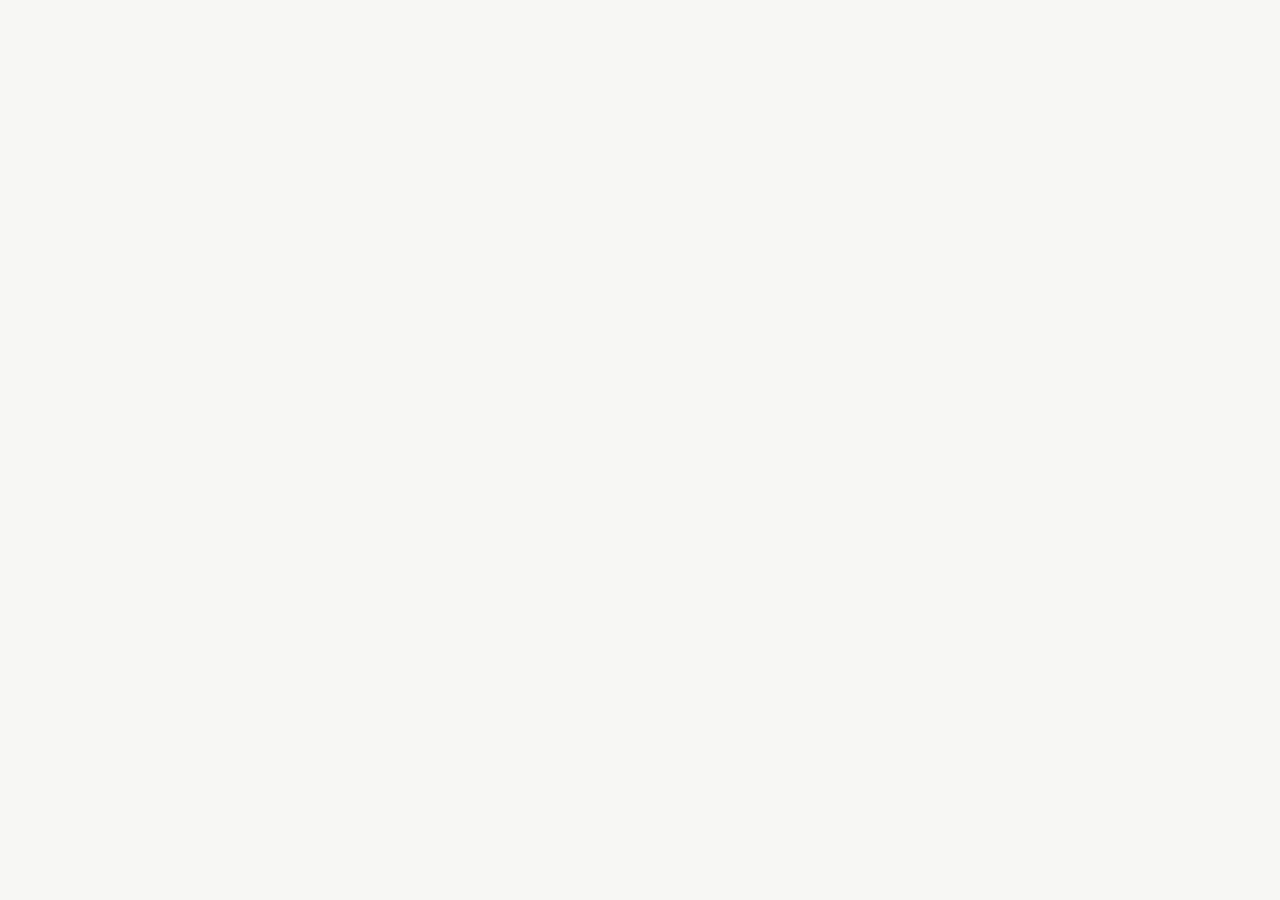
==== commit d8fcfc54: "Add files via upload" ====
--- a/about.html
+++ b/about.html
@@ -1 +1,17 @@
-<!doctype html><html lang="en"><head><meta charset="utf-8"><meta name="viewport" content="width=device-width,initial-scale=1"><title>About — TAISELY</title><link rel="stylesheet" href="styles.css"></head><body><header class="site-header"><div class="container header-inner"><a class="brand" href="index.html"><img src="assets/logo.png" alt="TAISELY" onerror="this.style.display='none';this.nextElementSibling.style.display='block'"><span class="brand-fallback" style="display:none">TAISELY</span></a><nav class="nav"><a href="index.html">Home</a><a href="blog.html">Blog</a><a href="products.html">Products</a><a class="active" href="about.html">About</a><a href="contact.html">Contact</a></nav><div class="header-actions"><a class="iconbtn" href="search.html">⌕</a><a class="iconbtn" href="cart.html">□<sup data-cart-count>0</sup></a><button class="iconbtn mobile-menu" data-menu-toggle>☰</button></div></div></header><main><section class="page-hero"><div class="container"><div class="kicker">TAISELY / ABOUT</div><h1>A media platform for what comes next.</h1><p>TAISELY covers technology, energy, AI, science, business and the future with an emphasis on understandable systems, useful context and original editorial structure.</p></div></section><section class="section"><div class="container"><div class="grid-3"><div class="panel"><div class="kicker">What we cover</div><h2>Technology</h2><p class="muted">Computing, hardware, infrastructure and the products shaping digital life.</p></div><div class="panel"><div class="kicker">What we cover</div><h2>Energy</h2><p class="muted">Batteries, solar, grids, storage and the economics of energy systems.</p></div><div class="panel"><div class="kicker">What we cover</div><h2>Future</h2><p class="muted">AI, science, business and long-horizon shifts that change how systems operate.</p></div></div></div></section><section class="section dark-band"><div class="container"><div class="feature-copy" style="padding:0;max-width:780px"><div class="kicker">Our approach</div><h3 style="font-size:52px;line-height:.98;letter-spacing:-.05em">Start with the system. Then explain the headline.</h3><p class="muted">TAISELY is designed to make it easier to move from a news event to the underlying mechanics, trade-offs and second-order effects.</p></div></div></section></main><footer class="site-footer"><div class="container"><div class="copyright">© 2026 TAISELY</div></div></footer><div id="toast" class="toast"></div><script src="data.js"></script><script src="app.js"></script></body></html>
+<!doctype html>
+<html lang="fa" dir="rtl">
+<head>
+  <meta charset="utf-8">
+  <meta name="viewport" content="width=device-width, initial-scale=1">
+  <meta name="description" content="TAISELY — رسانه فناوری، انرژی، هوش مصنوعی، علم و آینده">
+  <title>TAISELY</title>
+  <link rel="preconnect" href="https://cdn.jsdelivr.net">
+  <link rel="stylesheet" href="https://cdn.jsdelivr.net/npm/@fortawesome/fontawesome-free@6.7.2/css/all.min.css">
+  <link rel="stylesheet" href="styles.css">
+</head>
+<body data-page="about">
+  <main id="app"></main>
+  <script src="data.js"></script>
+  <script src="app.js"></script>
+</body>
+</html>
--- a/styles.css
+++ b/styles.css
@@ -1,5 +1,25 @@
-:root{--bg:#050505;--panel:#0d0d0d;--panel2:#121212;--text:#f4f4f0;--muted:#999;--line:#252525;--soft:#171717;--max:1320px;--radius:18px;--font:Inter,ui-sans-serif,system-ui,-apple-system,BlinkMacSystemFont,"Segoe UI",sans-serif}
-*{box-sizing:border-box}html{scroll-behavior:smooth}body{margin:0;background:var(--bg);color:var(--text);font-family:var(--font);line-height:1.5}a{color:inherit;text-decoration:none}button,input,select,textarea{font:inherit}button{cursor:pointer}img{max-width:100%;display:block}.container{width:min(var(--max),calc(100% - 40px));margin:auto}.muted{color:var(--muted)}.kicker{text-transform:uppercase;letter-spacing:.13em;font-size:11px;font-weight:800;color:#b9b9b3}.eyebrow{display:flex;align-items:center;gap:10px;color:#aaa;font-size:12px}.rule{height:1px;background:var(--line);width:100%}.pill{border:1px solid var(--line);padding:7px 10px;border-radius:999px;font-size:12px;color:#cfcfc9;background:#0a0a0a}.btn{border:1px solid #fff;background:#fff;color:#000;padding:12px 16px;border-radius:10px;font-weight:750;display:inline-flex;align-items:center;justify-content:center;gap:8px;transition:.2s}.btn:hover{transform:translateY(-1px)}.btn.ghost{background:transparent;color:#fff;border-color:var(--line)}.btn.ghost:hover{border-color:#5b5b5b}.iconbtn{width:40px;height:40px;border:1px solid var(--line);background:transparent;color:#fff;border-radius:10px;display:grid;place-items:center}.iconbtn:hover{border-color:#666}.site-header{position:sticky;top:0;z-index:50;background:rgba(5,5,5,.9);backdrop-filter:blur(12px);border-bottom:1px solid var(--line)}.header-inner{height:72px;display:flex;align-items:center;gap:24px}.brand{display:flex;align-items:center;min-width:140px}.brand img{height:30px;width:auto;object-fit:contain}.brand-fallback{font-size:24px;font-weight:900;letter-spacing:-.06em}.nav{display:flex;align-items:center;gap:18px;font-size:14px;flex:1}.nav a{color:#bdbdb7}.nav a:hover,.nav a.active{color:#fff}.header-actions{display:flex;gap:8px}.mobile-menu{display:none}.menu-panel{display:none;border-top:1px solid var(--line);padding:12px 20px 20px}.menu-panel.open{display:block}.menu-grid{display:grid;grid-template-columns:repeat(2,1fr);gap:8px}.menu-grid a{padding:12px;border:1px solid var(--line);border-radius:10px;color:#ddd}.hero{padding:42px 0 30px}.hero-grid{display:grid;grid-template-columns:1.45fr .75fr;gap:20px}.hero-main{min-height:560px;border:1px solid var(--line);border-radius:var(--radius);padding:34px;display:flex;flex-direction:column;justify-content:flex-end;position:relative;overflow:hidden;background:radial-gradient(circle at 80% 20%,#222,#0b0b0b 42%,#070707 72%)}.hero-main:after{content:"";position:absolute;inset:0;background:linear-gradient(180deg,transparent 25%,rgba(0,0,0,.88) 78%)}.hero-copy{position:relative;z-index:1;max-width:820px}.hero-title{font-size:clamp(44px,5.3vw,76px);line-height:.96;letter-spacing:-.06em;margin:14px 0 18px;max-width:900px}.hero-side{border:1px solid var(--line);border-radius:var(--radius);padding:26px;background:var(--panel);display:flex;flex-direction:column;gap:20px}.hero-side .mini{padding-top:18px;border-top:1px solid var(--line)}.hero-side .mini:first-child{border-top:0;padding-top:0}.mini-title{font-size:20px;line-height:1.08;margin:8px 0}.section{padding:54px 0}.section-head{display:flex;justify-content:space-between;align-items:flex-end;gap:20px;margin-bottom:18px}.section-title{font-size:34px;line-height:1;letter-spacing:-.045em;margin:0}.section-link{font-size:13px;color:#aaa}.grid-3{display:grid;grid-template-columns:repeat(3,1fr);gap:14px}.grid-4{display:grid;grid-template-columns:repeat(4,1fr);gap:14px}.card{border:1px solid var(--line);border-radius:16px;overflow:hidden;background:var(--panel);transition:.2s}.card:hover{transform:translateY(-2px);border-color:#4a4a4a}.visual{aspect-ratio:16/10;background:linear-gradient(135deg,#1e1e1e,#070707);display:flex;align-items:flex-end;padding:18px;position:relative;overflow:hidden}.visual:before{content:"";position:absolute;width:170px;height:170px;border-radius:50%;background:#303030;right:-45px;top:-40px;filter:blur(1px)}.visual:after{content:"";position:absolute;inset:0;background:linear-gradient(140deg,transparent 25%,rgba(255,255,255,.03) 26%,transparent 55%)}.visual span{position:relative;z-index:2;font-weight:800;font-size:13px;text-transform:uppercase;letter-spacing:.08em;color:#d7d7d2}.card-body{padding:18px}.meta{display:flex;gap:8px;align-items:center;flex-wrap:wrap;font-size:11px;color:#8d8d89;text-transform:uppercase;letter-spacing:.08em}.card-title{font-size:25px;line-height:1.02;letter-spacing:-.035em;margin:10px 0}.card-desc{font-size:14px;color:#a7a7a1;margin:0}.news-list{display:grid;grid-template-columns:1fr 1fr;gap:1px;border:1px solid var(--line);background:var(--line)}.news-item{background:var(--panel);padding:20px;display:grid;grid-template-columns:100px 1fr;gap:16px}.news-item .visual{aspect-ratio:1}.news-title{font-size:19px;line-height:1.08;margin:6px 0}.feature{display:grid;grid-template-columns:1fr 1fr;border:1px solid var(--line);border-radius:18px;overflow:hidden;background:var(--panel)}.feature-copy{padding:38px;display:flex;flex-direction:column;justify-content:center}.feature h3{font-size:42px;letter-spacing:-.05em;line-height:.98;margin:14px 0}.feature .visual{height:100%;min-height:420px;border-radius:0}.dark-band{background:#0b0b0b;border-top:1px solid var(--line);border-bottom:1px solid var(--line)}.newsletter{display:grid;grid-template-columns:1fr 1fr;gap:40px;align-items:end}.newsletter h2{font-size:56px;line-height:.95;letter-spacing:-.06em;margin:12px 0}.form{display:flex;gap:8px}.input{width:100%;background:#0a0a0a;color:#fff;border:1px solid var(--line);padding:13px 14px;border-radius:10px;outline:none}.input:focus{border-color:#777}.site-footer{padding:42px 0 28px}.footer-grid{display:grid;grid-template-columns:1.4fr 1fr 1fr 1fr;gap:30px}.footer-brand{font-size:24px;font-weight:900;letter-spacing:-.05em}.footer-title{font-size:12px;text-transform:uppercase;letter-spacing:.12em;margin-bottom:12px;color:#9f9f99}.footer-col a{display:block;color:#bdbdb7;font-size:13px;margin:7px 0}.copyright{margin-top:36px;padding-top:18px;border-top:1px solid var(--line);display:flex;justify-content:space-between;font-size:12px;color:#777}.page-hero{padding:52px 0 30px}.page-hero h1{font-size:68px;line-height:.92;letter-spacing:-.06em;margin:10px 0}.page-hero p{max-width:700px;color:#a3a39c;font-size:17px}.toolbar{display:flex;gap:8px;flex-wrap:wrap;margin:18px 0 24px}.toolbar .select{background:#0a0a0a;border:1px solid var(--line);color:#ddd;padding:10px 12px;border-radius:10px}.blog-grid{display:grid;grid-template-columns:repeat(3,1fr);gap:14px}.pagination{display:flex;gap:8px;justify-content:center;margin-top:28px}.pagebtn{width:40px;height:40px;border-radius:10px;background:#0a0a0a;color:#aaa;border:1px solid var(--line)}.pagebtn.active{background:#fff;color:#000;border-color:#fff}.article-wrap{max-width:920px;margin:auto}.article-header{padding:58px 0 24px}.article-header h1{font-size:clamp(46px,6.5vw,84px);line-height:.93;letter-spacing:-.06em;margin:14px 0}.article-subtitle{font-size:20px;color:#aaa;max-width:800px}.article-meta{display:flex;gap:12px;flex-wrap:wrap;margin-top:18px;color:#888;font-size:12px}.article-hero{margin:22px 0;border:1px solid var(--line);border-radius:18px;overflow:hidden}.article-hero .visual{aspect-ratio:16/8}.article-actions{display:flex;gap:8px;margin:15px 0}.article-body{font-size:18px;line-height:1.8;color:#d2d2cc}.article-body h2{font-size:32px;line-height:1.05;letter-spacing:-.04em;margin-top:44px;color:#fff}.article-body p{margin:22px 0}.article-body blockquote{margin:34px 0;padding:20px 24px;border-left:2px solid #fff;background:#0b0b0b;color:#eee}.related{margin-top:50px}.searchbox{display:flex;gap:8px;max-width:820px}.search-results{display:grid;gap:12px;margin-top:28px}.result{display:grid;grid-template-columns:180px 1fr;gap:18px;border:1px solid var(--line);padding:14px;border-radius:14px;background:var(--panel)}.result .visual{height:100%;min-height:130px}.product-grid{display:grid;grid-template-columns:repeat(4,1fr);gap:14px}.product-price{font-size:20px;font-weight:800}.product-type{font-size:12px;color:#888;text-transform:uppercase;letter-spacing:.08em}.product-detail{display:grid;grid-template-columns:1.1fr .9fr;gap:28px;padding:46px 0}.gallery{border:1px solid var(--line);border-radius:18px;overflow:hidden}.gallery .visual{aspect-ratio:1/1}.product-info h1{font-size:58px;line-height:.95;letter-spacing:-.06em;margin:12px 0}.price-large{font-size:32px;font-weight:850}.stock{margin:10px 0 20px;color:#aaa}.qty{display:flex;align-items:center;gap:8px}.qty button{width:42px;height:42px;background:#0a0a0a;color:#fff;border:1px solid var(--line);border-radius:9px}.qty span{width:35px;text-align:center}.cart-layout{display:grid;grid-template-columns:1.5fr .75fr;gap:18px}.cart-item{display:grid;grid-template-columns:100px 1fr auto;gap:16px;align-items:center;border-bottom:1px solid var(--line);padding:18px 0}.cart-item:last-child{border-bottom:0}.summary{border:1px solid var(--line);border-radius:16px;padding:22px;background:var(--panel);height:max-content}.sumrow{display:flex;justify-content:space-between;margin:10px 0;color:#aaa}.sumrow.total{color:#fff;font-size:18px;font-weight:800;padding-top:12px;border-top:1px solid var(--line)}.account-grid{display:grid;grid-template-columns:260px 1fr;gap:18px}.side-nav,.panel{border:1px solid var(--line);border-radius:16px;background:var(--panel)}.side-nav a{display:block;padding:13px 15px;border-bottom:1px solid var(--line);color:#aaa}.side-nav a:last-child{border-bottom:0}.side-nav a.active{color:#fff;background:#131313}.panel{padding:22px}.contact-grid{display:grid;grid-template-columns:1fr 1fr;gap:18px}.stack{display:grid;gap:10px}.textarea{min-height:180px;resize:vertical}.toast{position:fixed;right:20px;bottom:20px;z-index:100;padding:13px 15px;border:1px solid #555;background:#111;color:#fff;border-radius:10px;opacity:0;transform:translateY(10px);pointer-events:none;transition:.2s}.toast.show{opacity:1;transform:translateY(0)}.empty{padding:45px 20px;border:1px dashed #333;border-radius:14px;color:#888;text-align:center}.hide{display:none!important}
-@media(max-width:1100px){.nav{gap:12px}.hero-grid,.feature,.newsletter,.cart-layout,.product-detail{grid-template-columns:1fr}.grid-4,.product-grid{grid-template-columns:repeat(2,1fr)}.footer-grid{grid-template-columns:repeat(2,1fr)}.hero-main{min-height:510px}.hero-side{display:grid;grid-template-columns:repeat(2,1fr)}}
-@media(max-width:800px){.container{width:min(var(--max),calc(100% - 28px))}.header-inner{height:64px}.nav,.header-actions .desktop-only{display:none}.header-actions{margin-left:auto}.mobile-menu{display:block}.hero{padding-top:24px}.hero-grid{gap:12px}.hero-main{min-height:520px;padding:24px}.hero-side{display:block}.hero-side .mini{margin-top:18px}.hero-title{font-size:52px}.section{padding:40px 0}.section-title{font-size:30px}.grid-3,.blog-grid{grid-template-columns:1fr}.news-list{grid-template-columns:1fr}.feature-copy{padding:26px}.feature h3{font-size:36px}.newsletter h2{font-size:44px}.page-hero h1{font-size:56px}.product-detail{padding-top:24px}.product-info h1{font-size:48px}.account-grid,.contact-grid{grid-template-columns:1fr}.footer-grid{grid-template-columns:1fr 1fr}.copyright{flex-direction:column;gap:8px}}
-@media(max-width:520px){.container{width:calc(100% - 20px)}.brand img{height:26px}.hero-title{font-size:43px}.grid-4,.product-grid,.footer-grid{grid-template-columns:1fr}.news-item{grid-template-columns:78px 1fr;padding:14px}.card-title{font-size:22px}.page-hero h1{font-size:47px}.form,.searchbox{flex-direction:column}.result{grid-template-columns:1fr}.cart-item{grid-template-columns:78px 1fr}.cart-item .price-col{grid-column:2}.article-body{font-size:16px}}
+:root{
+  --bg:#f7f7f4;--surface:#ffffff;--surface-2:#efefeb;--text:#0b0b0b;--muted:#6b6b66;--line:#d9d9d3;--accent:#111111;--shadow:0 10px 30px rgba(0,0,0,.06);--radius:18px;
+}
+html[data-theme="dark"]{--bg:#0a0a0a;--surface:#121212;--surface-2:#1b1b1b;--text:#f5f5f2;--muted:#a9a9a3;--line:#30302e;--accent:#fff;--shadow:0 12px 36px rgba(0,0,0,.3)}
+*{box-sizing:border-box}html{scroll-behavior:smooth}body{margin:0;background:var(--bg);color:var(--text);font-family:Vazirmatn,Tahoma,Arial,sans-serif;line-height:1.8}a{color:inherit;text-decoration:none}button,input,textarea,select{font:inherit}button{cursor:pointer}img{max-width:100%;display:block}
+.container{width:min(1180px,calc(100% - 32px));margin-inline:auto}.page{padding:36px 0 72px}.sr-only{position:absolute;width:1px;height:1px;padding:0;margin:-1px;overflow:hidden;clip:rect(0,0,0,0);white-space:nowrap;border:0}
+.topbar{background:var(--text);color:var(--bg);font-size:12px}.topbar-inner{display:flex;justify-content:space-between;align-items:center;min-height:34px;gap:16px}.topbar a{text-decoration:underline;text-underline-offset:3px}.header{position:sticky;top:0;z-index:100;background:color-mix(in srgb,var(--bg) 94%,transparent);backdrop-filter:blur(16px);border-bottom:1px solid var(--line)}.nav{min-height:78px;display:flex;align-items:center;gap:18px}.brand{display:flex;align-items:center;gap:10px;min-width:150px}.brand img{width:126px;height:auto;filter:var(--logo-filter,none)}html[data-theme="dark"] .brand img{--logo-filter:invert(1)}
+.nav-links{display:flex;align-items:center;gap:20px;flex:1;justify-content:center;font-size:14px}.nav-links a{position:relative;padding:9px 0;color:var(--muted)}.nav-links a:hover,.nav-links a.active{color:var(--text)}.nav-links a.active:after{content:"";position:absolute;right:0;left:0;bottom:2px;height:2px;background:var(--text)}
+.nav-actions{display:flex;align-items:center;gap:8px}.icon-btn,.menu-btn{width:42px;height:42px;border:1px solid var(--line);background:var(--surface);color:var(--text);border-radius:12px;display:grid;place-items:center;transition:.2s}.icon-btn:hover,.menu-btn:hover{transform:translateY(-1px);box-shadow:var(--shadow)}.menu-btn{display:none}
+.badge-count{position:absolute;top:-3px;left:-3px;min-width:17px;height:17px;padding:0 4px;border-radius:999px;background:var(--text);color:var(--bg);font-size:10px;display:grid;place-items:center}.action-wrap{position:relative}
+.mobile-drawer{position:fixed;inset:78px 0 0 auto;width:min(340px,92vw);background:var(--surface);border-left:1px solid var(--line);box-shadow:-18px 0 40px rgba(0,0,0,.12);z-index:120;transform:translateX(110%);transition:transform .25s ease;padding:24px;overflow:auto}.mobile-drawer.open{transform:translateX(0)}.mobile-nav{display:grid;gap:8px}.mobile-nav a{padding:13px 14px;border:1px solid var(--line);border-radius:12px}.drawer-backdrop{position:fixed;inset:0;background:rgba(0,0,0,.4);z-index:110;opacity:0;pointer-events:none;transition:.2s}.drawer-backdrop.show{opacity:1;pointer-events:auto}
+.hero{padding:32px 0 20px}.hero-grid{display:grid;grid-template-columns:1.5fr .85fr;gap:18px}.hero-main{min-height:460px;background:var(--surface);border:1px solid var(--line);border-radius:26px;overflow:hidden;display:grid;grid-template-rows:1fr auto}.media{background:#111;overflow:hidden;position:relative}.media img{width:100%;height:100%;object-fit:cover}.hero-main .media{min-height:300px}.hero-copy{padding:26px}.eyebrow{display:flex;gap:10px;align-items:center;color:var(--muted);font-size:12px;font-weight:700;letter-spacing:.02em}.eyebrow span{width:7px;height:7px;border-radius:50%;background:var(--text)}h1,h2,h3,h4{margin:0 0 10px;line-height:1.25;letter-spacing:-.02em}.display{font-size:clamp(32px,5vw,58px)}.section-title{font-size:26px}.hero-copy h1{margin-top:14px}.meta{color:var(--muted);font-size:12px;display:flex;flex-wrap:wrap;gap:12px}.hero-side{display:grid;gap:18px}.side-card,.card,.product-card,.panel{background:var(--surface);border:1px solid var(--line);border-radius:18px;box-shadow:var(--shadow)}.side-card{display:grid;grid-template-columns:130px 1fr;min-height:160px;overflow:hidden}.side-card .media{min-height:160px}.side-card .copy{padding:16px}.side-card h3{font-size:17px}
+.section{padding:30px 0}.section-head{display:flex;align-items:flex-end;justify-content:space-between;gap:12px;margin-bottom:16px}.section-head a{font-size:13px;color:var(--muted);text-decoration:underline;text-underline-offset:4px}.grid-3{display:grid;grid-template-columns:repeat(3,1fr);gap:18px}.grid-4{display:grid;grid-template-columns:repeat(4,1fr);gap:16px}.card{overflow:hidden}.card .media{aspect-ratio:16/9}.card-body{padding:18px}.card h3{font-size:19px}.card p{margin:10px 0 0;color:var(--muted);font-size:13px}.card-footer{display:flex;justify-content:space-between;align-items:center;gap:10px;margin-top:16px}
+.split{display:grid;grid-template-columns:1fr 1fr;gap:18px}.feature{display:grid;grid-template-columns:1.2fr 1fr;gap:0;overflow:hidden}.feature .media{min-height:360px}.feature-body{padding:30px;display:flex;flex-direction:column;justify-content:center}.feature-body .display{font-size:40px}.list{display:grid;gap:10px}.list-item{display:grid;grid-template-columns:80px 1fr auto;gap:14px;align-items:center;padding:12px 0;border-bottom:1px solid var(--line)}.list-item:last-child{border-bottom:0}.list-thumb{width:80px;height:60px;border-radius:10px;overflow:hidden}.list-thumb img{width:100%;height:100%;object-fit:cover}.list-item h4{font-size:15px;margin:0}.list-item p{margin:4px 0 0;color:var(--muted);font-size:11px}.rank{font-weight:800;color:var(--muted);font-size:20px}
+.product-grid{display:grid;grid-template-columns:repeat(3,1fr);gap:18px}.product-card{overflow:hidden}.product-card .media{aspect-ratio:1/1}.product-body{padding:17px}.product-meta{display:flex;justify-content:space-between;gap:10px;color:var(--muted);font-size:11px}.price-row{display:flex;align-items:center;gap:10px;margin-top:12px}.price{font-size:22px;font-weight:900}.old-price{text-decoration:line-through;color:var(--muted);font-size:12px}.btn{border:1px solid var(--text);background:var(--text);color:var(--bg);padding:11px 15px;border-radius:11px;display:inline-flex;align-items:center;justify-content:center;gap:8px;transition:.2s}.btn:hover{transform:translateY(-1px)}.btn.secondary{background:transparent;color:var(--text);border-color:var(--line)}.btn.ghost{border-color:transparent;background:transparent;color:var(--text)}.btn.full{width:100%}
+.newsletter{background:var(--text);color:var(--bg);border-radius:24px;padding:28px}.newsletter-grid{display:grid;grid-template-columns:1.3fr 1fr;gap:30px;align-items:center}.newsletter p{color:color-mix(in srgb,var(--bg) 70%,transparent)}.newsletter-form{display:flex;gap:9px}.newsletter-form input{min-width:0;flex:1;padding:12px 14px;border-radius:11px;border:1px solid color-mix(in srgb,var(--bg) 25%,transparent);background:transparent;color:var(--bg);outline:none}.newsletter-form .btn{background:var(--bg);color:var(--text);border-color:var(--bg)}
+.footer{border-top:1px solid var(--line);margin-top:24px;padding:42px 0}.footer-grid{display:grid;grid-template-columns:1.5fr repeat(3,1fr);gap:28px}.footer h4{font-size:14px}.footer a,.footer p{display:block;color:var(--muted);font-size:13px;margin:6px 0}.footer-brand p{max-width:340px}.socials{display:flex;gap:8px;margin-top:12px}.socials a{width:38px;height:38px;border:1px solid var(--line);border-radius:10px;display:grid;place-items:center}
+.breadcrumb{color:var(--muted);font-size:12px;margin-bottom:18px}.page-head{display:flex;justify-content:space-between;align-items:end;gap:20px;margin-bottom:24px}.page-head p{margin:6px 0 0;color:var(--muted);max-width:650px}.filters{display:flex;flex-wrap:wrap;gap:9px;margin:14px 0 24px}.filter{border:1px solid var(--line);background:var(--surface);color:var(--muted);border-radius:999px;padding:8px 12px;font-size:12px}.filter.active{background:var(--text);color:var(--bg);border-color:var(--text)}.sort-row{display:flex;justify-content:space-between;align-items:center;gap:10px;margin-bottom:15px}.select,.input,.textarea{width:100%;border:1px solid var(--line);background:var(--surface);color:var(--text);border-radius:11px;padding:11px 13px;outline:none}.select{max-width:200px}.searchbar{display:flex;gap:10px}.searchbar .input{flex:1}
+.article-layout{display:grid;grid-template-columns:minmax(0,1fr) 310px;gap:24px}.article-main{background:var(--surface);border:1px solid var(--line);border-radius:22px;overflow:hidden}.article-main .cover{aspect-ratio:16/7}.article-content{padding:32px}.article-content h1{font-size:clamp(34px,4.8vw,58px)}.article-content .lead{font-size:18px;color:var(--muted);margin:15px 0 22px}.article-content p{font-size:16px;line-height:2;margin:20px 0}.article-tools{display:flex;gap:8px;flex-wrap:wrap;padding-top:15px;border-top:1px solid var(--line)}.side-panel{position:sticky;top:100px;height:max-content;padding:18px}.comment-form{display:grid;gap:10px}.comment-list{display:grid;gap:10px;margin-top:20px}.comment{border:1px solid var(--line);border-radius:12px;padding:14px}.comment small{color:var(--muted)}
+.product-detail{display:grid;grid-template-columns:1.1fr 1fr;gap:24px}.gallery-main{background:var(--surface);border:1px solid var(--line);border-radius:22px;overflow:hidden;aspect-ratio:1/1}.gallery-main img{width:100%;height:100%;object-fit:cover}.product-info{padding:10px 2px}.product-info h1{font-size:46px}.product-info .price{font-size:32px}.specs{display:grid;gap:8px;margin:20px 0}.spec-row{display:flex;justify-content:space-between;gap:20px;padding:10px 0;border-bottom:1px solid var(--line);font-size:13px}.spec-row span:last-child{color:var(--muted)}.qty{display:flex;align-items:center;border:1px solid var(--line);border-radius:11px;overflow:hidden}.qty button,.qty span{width:40px;height:42px;border:0;background:var(--surface);color:var(--text);display:grid;place-items:center}.qty span{width:48px;border-inline:1px solid var(--line)}.buy-row{display:grid;grid-template-columns:120px 1fr 1fr;gap:10px}
+.cart-layout{display:grid;grid-template-columns:1.25fr .75fr;gap:24px}.cart-list{display:grid;gap:12px}.cart-item{display:grid;grid-template-columns:96px 1fr auto;gap:16px;align-items:center;background:var(--surface);border:1px solid var(--line);border-radius:18px;padding:12px}.cart-item img{width:96px;height:96px;object-fit:cover;border-radius:12px}.cart-item h3{font-size:17px}.cart-side{padding:20px}.summary-row{display:flex;justify-content:space-between;gap:10px;padding:9px 0}.summary-row.total{font-size:18px;font-weight:800;border-top:1px solid var(--line);margin-top:8px;padding-top:15px}.empty{padding:50px 20px;text-align:center;border:1px dashed var(--line);border-radius:18px;color:var(--muted)}
+.auth{display:grid;grid-template-columns:1fr 1fr;gap:20px}.auth-card{padding:24px}.form-grid{display:grid;gap:13px}.field label{display:block;font-size:12px;color:var(--muted);margin-bottom:6px}.tabs{display:flex;gap:8px;margin-bottom:18px}.tab{flex:1;border:1px solid var(--line);background:var(--surface);color:var(--muted);padding:10px;border-radius:10px}.tab.active{background:var(--text);color:var(--bg);border-color:var(--text)}
+.toast{position:fixed;left:18px;bottom:18px;background:var(--text);color:var(--bg);border-radius:12px;padding:12px 16px;box-shadow:0 18px 40px rgba(0,0,0,.25);z-index:300;transform:translateY(20px);opacity:0;pointer-events:none;transition:.25s}.toast.show{transform:none;opacity:1}.modal{position:fixed;inset:0;background:rgba(0,0,0,.48);z-index:250;display:none;align-items:center;justify-content:center;padding:20px}.modal.open{display:flex}.modal-card{width:min(560px,100%);background:var(--surface);border:1px solid var(--line);border-radius:18px;padding:22px}.modal-head{display:flex;justify-content:space-between;align-items:center}.close{border:0;background:transparent;color:var(--text);font-size:22px}
+@media(max-width:980px){.nav-links{display:none}.menu-btn{display:grid}.hero-grid,.split,.product-detail,.cart-layout,.auth,.article-layout{grid-template-columns:1fr}.grid-4{grid-template-columns:repeat(2,1fr)}.product-grid{grid-template-columns:repeat(2,1fr)}.side-panel{position:static}.newsletter-grid{grid-template-columns:1fr}.footer-grid{grid-template-columns:repeat(2,1fr)}}
+@media(max-width:640px){.container{width:min(100% - 22px,1180px)}.topbar-inner{font-size:10px}.nav{min-height:68px}.brand img{width:108px}.nav-actions{gap:5px}.icon-btn,.menu-btn{width:39px;height:39px}.mobile-drawer{inset:68px 0 0 auto}.page{padding-top:25px}.hero-main{min-height:auto}.hero-copy{padding:20px}.hero-side{gap:12px}.side-card{grid-template-columns:100px 1fr}.side-card .media{min-height:125px}.side-card .copy{padding:12px}.grid-3,.grid-4,.product-grid{grid-template-columns:1fr}.feature{grid-template-columns:1fr}.feature-body{padding:22px}.list-item{grid-template-columns:56px 1fr auto}.list-thumb{width:56px;height:50px}.newsletter{padding:20px}.newsletter-form{flex-direction:column}.page-head{align-items:start;flex-direction:column}.select{max-width:none}.article-content{padding:22px}.article-content h1{font-size:34px}.article-content p{font-size:15px}.buy-row{grid-template-columns:1fr 1fr}.buy-row .qty{grid-column:1/-1}.cart-item{grid-template-columns:70px 1fr}.cart-item img{width:70px;height:70px}.cart-item .cart-actions{grid-column:2}.footer-grid{grid-template-columns:1fr 1fr}.searchbar{flex-direction:column}}
